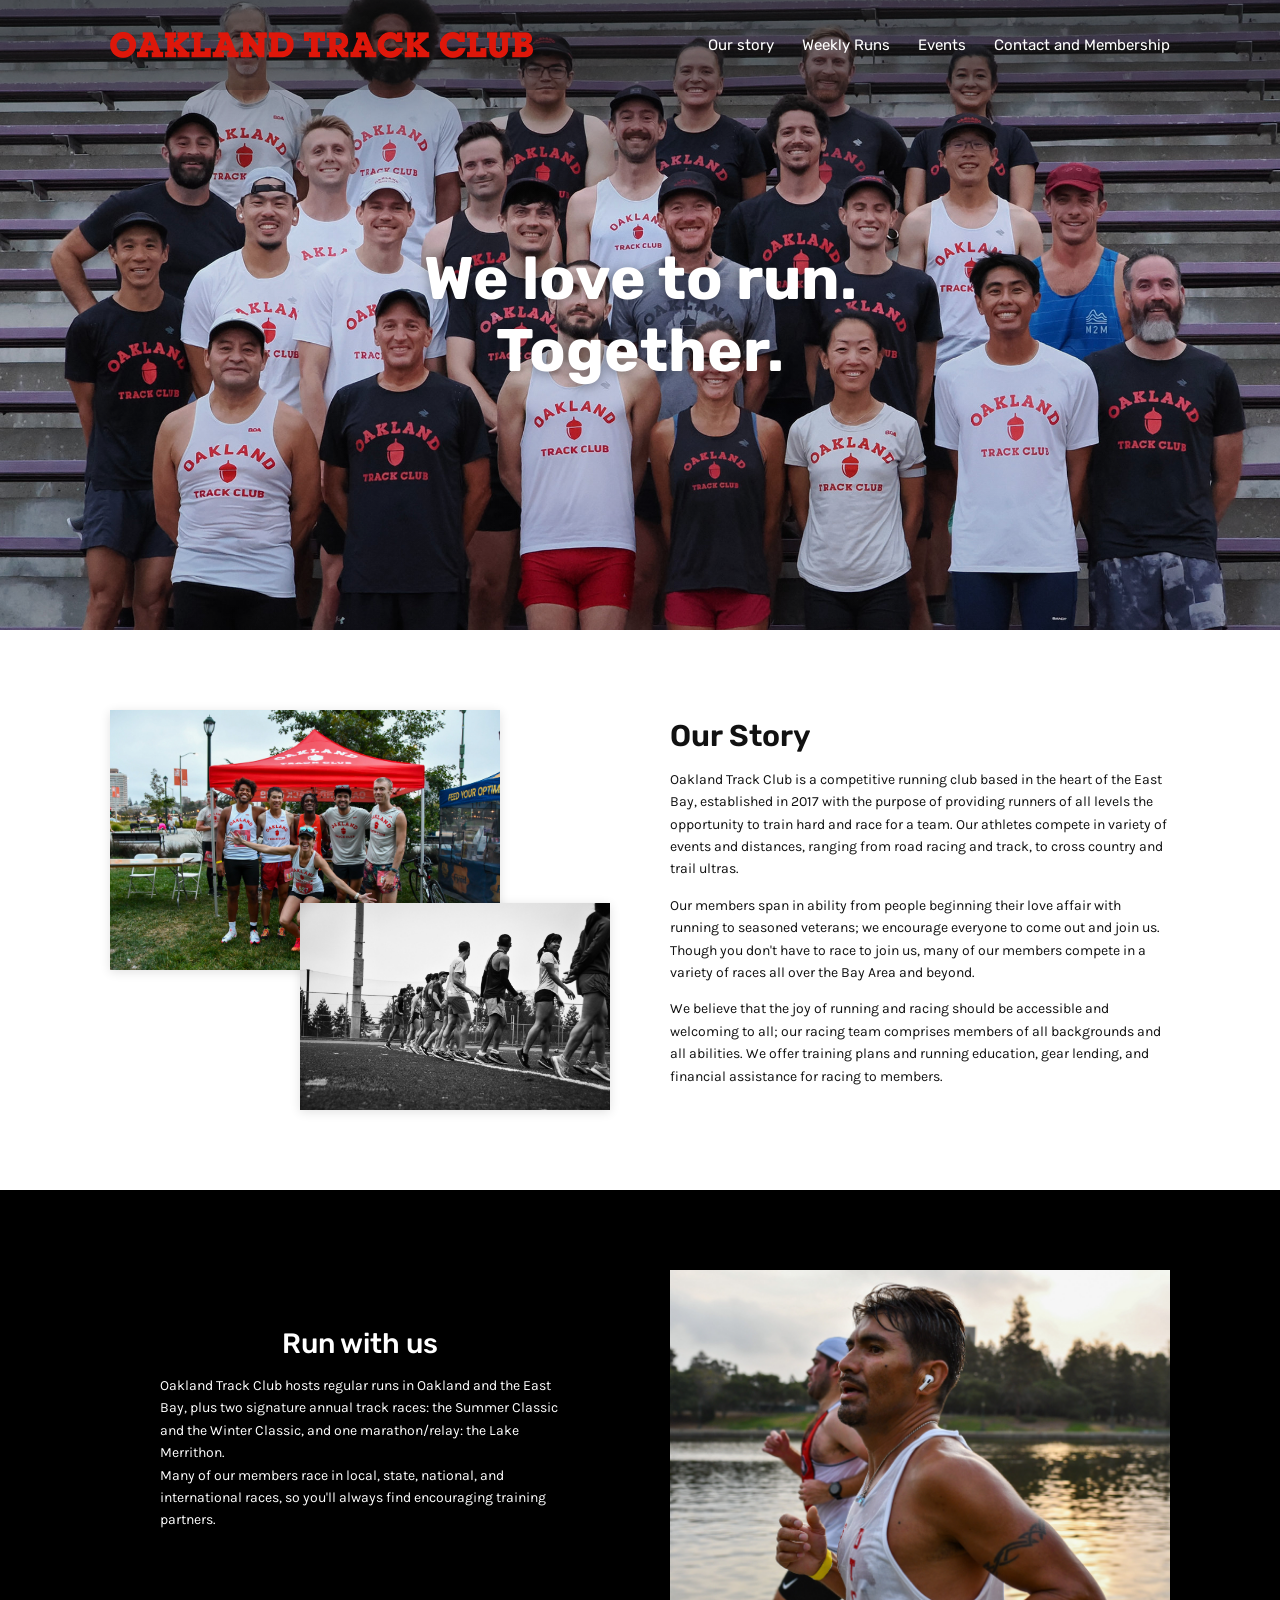
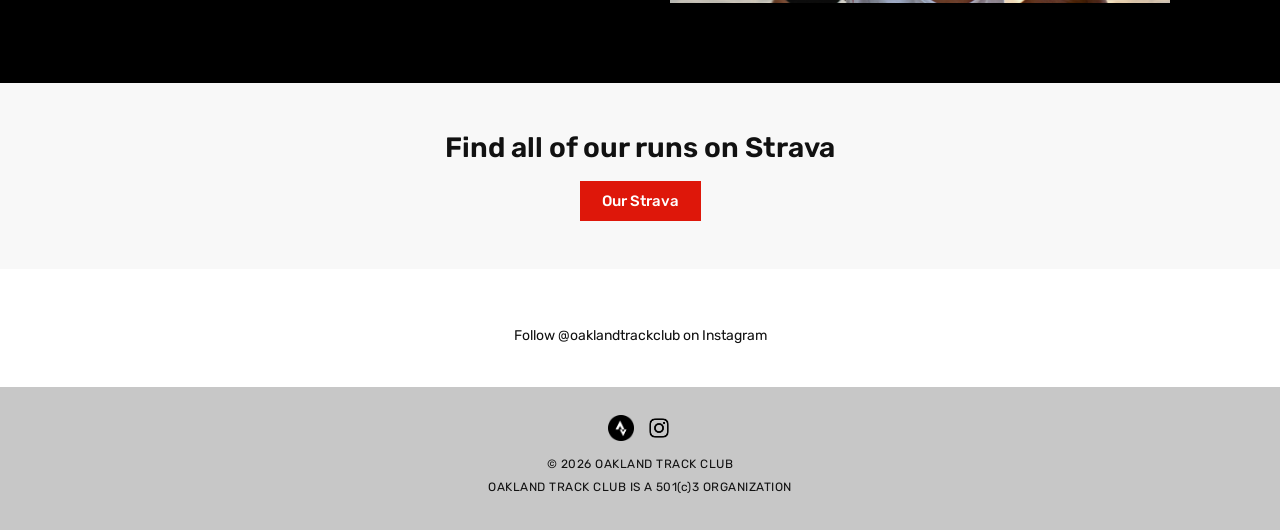
==== about/index.html @ 6722d7dc "Static rebuild of oaklandtrackclub.org migrated from Wix Plain HTML/CSS/JS site with no build step, " ====
<!DOCTYPE html>
<html lang="en">
<head>
  <meta charset="utf-8">
  <meta name="viewport" content="width=device-width, initial-scale=1">
  <title>About | Oakland Track Club</title>
  <meta name="description" content="We believe that the joy of running and racing should be accessible and welcoming to all; our racing team comprises members of all backgrounds and all abilities.">
  <link rel="canonical" href="https://www.oaklandtrackclub.org/about/">
  <meta property="og:type" content="website">
  <meta property="og:site_name" content="Oakland Track Club">
  <meta property="og:title" content="About | Oakland Track Club">
  <meta property="og:description" content="We believe that the joy of running and racing should be accessible and welcoming to all; our racing team comprises members of all backgrounds and all abilities.">
  <meta property="og:url" content="https://www.oaklandtrackclub.org/about/">
  <meta property="og:image" content="https://www.oaklandtrackclub.org/images/about-hero.jpg">
  <meta name="twitter:card" content="summary_large_image">
  <link rel="icon" type="image/png" href="../images/favicon.png">
  <link rel="preconnect" href="https://fonts.googleapis.com">
  <link rel="preconnect" href="https://fonts.gstatic.com" crossorigin>
  <link href="https://fonts.googleapis.com/css2?family=Karla:wght@400;500;700&family=Rubik:wght@400;500;600;700;900&display=swap" rel="stylesheet">
  <link rel="stylesheet" href="../css/style.css">
</head>
<body>
  <a class="skip-link" href="#main">Skip to main content</a>

  <header class="site-header site-header--overlay">
    <div class="container site-header__inner">
      <a class="site-logo" href="../" aria-label="Oakland Track Club home">
        <img src="../images/logo.png" alt="Oakland Track Club" width="1568" height="97">
      </a>
      <button class="nav-toggle" type="button" aria-controls="site-nav" aria-expanded="false" aria-label="Menu">
        <svg width="28" height="28" viewBox="0 0 24 24" fill="none" stroke="currentColor" stroke-width="2" aria-hidden="true"><path d="M3 6h18M3 12h18M3 18h18"/></svg>
      </button>
      <nav class="site-nav" id="site-nav" aria-label="Main">
      <ul>
        <li><a href="../about/" aria-current="page">Our story</a></li>
        <li><a href="../weekly-runs/">Weekly Runs</a></li>
        <li><a href="../otc-events/">Events</a></li>
        <li><a href="../membership/">Contact and Membership</a></li>
      </ul>
      </nav>
    </div>
  </header>

  <main id="main">
    <section class="hero">
      <img src="../images/about-hero.jpg" alt="Oakland Track Club members in team shirts posing in the bleachers">
      <h1 class="hero__title">We love to run.<br>Together.</h1>
    </section>

    <section class="section">
      <div class="container two-col">
        <div class="collage">
          <img class="collage__a" src="../images/about-pacers.jpg" alt="Oakland Track Club pacers at Oakland Running Festival" loading="lazy">
          <img class="collage__b" src="../images/about-drills.jpg" alt="Oakland Track Club workout drills at Piedmont High" loading="lazy" style="filter: grayscale(1);">
        </div>
        <div class="small">
          <h2 style="font-size: 30px;">Our Story</h2>
          <p>Oakland Track Club is a competitive running club based in the heart of the East Bay, established in 2017 with the purpose of providing runners of all levels the opportunity to train hard and race for a team. Our athletes compete in variety of events and distances, ranging from road racing and track, to cross country and trail ultras.</p>
          <p>Our members span in ability from people beginning their love affair with running to seasoned veterans; we encourage everyone to come out and join us. Though you don't have to race to join us, many of our members compete in a variety of races all over the Bay Area and beyond.</p>
          <p>We believe that the joy of running and racing should be accessible and welcoming to all; our racing team comprises members of all backgrounds and all abilities. We offer training plans and running education, gear lending, and financial assistance for racing to members.</p>
        </div>
      </div>
    </section>

    <section class="section section--black">
      <div class="container two-col">
        <div class="small" style="max-width: 400px; margin: 0 auto;">
          <h2 class="text-center" style="font-size: 28px; font-weight: 500;">Run with us</h2>
          <p>Oakland Track Club hosts regular runs in Oakland and the East Bay, plus two signature annual track races: the Summer Classic and the Winter Classic, and one marathon/relay: the Lake Merrithon.<br>
          Many of our members race in local, state, national, and international races, so you'll always find encouraging training partners.</p>
        </div>
        <img src="../images/about-half-marathon.jpg" alt="Oakland Track Club racing at Oakland Half Marathon" loading="lazy">
      </div>
    </section>

    <section class="section section--light section--tight cta-band">
      <div class="container">
        <h2>Find all of our runs on Strava</h2>
        <a class="btn" href="https://www.strava.com/clubs/oakland-track-club-326878" target="_blank" rel="noopener">Our Strava</a>
      </div>
    </section>
  </main>

  <footer class="site-footer">
    <!-- Instagram feed: posts load from the feed URL set at the top of js/main.js -->
    <section class="ig-feed" aria-label="Latest from Instagram" hidden>
      <div class="ig-feed__track"></div>
      <button type="button" class="ig-feed__arrow ig-feed__arrow--prev" aria-label="Previous posts">&#8249;</button>
      <button type="button" class="ig-feed__arrow ig-feed__arrow--next" aria-label="Next posts">&#8250;</button>
      <p class="ig-feed__follow"><a href="https://www.instagram.com/oaklandtrackclub" target="_blank" rel="noopener">Follow @oaklandtrackclub on Instagram</a></p>
    </section>

    <div class="site-footer__bar">
      <div class="social">
        <a href="https://www.strava.com/clubs/oakland-track-club-326878" target="_blank" rel="noopener"><img src="../images/icon-strava.png" alt="Oakland Track Club on Strava"></a>
        <a href="https://www.instagram.com/oaklandtrackclub" target="_blank" rel="noopener"><img src="../images/icon-instagram.png" alt="Oakland Track Club on Instagram"></a>
      </div>
      <p>&copy; <span class="js-year">2026</span> OAKLAND TRACK CLUB</p>
      <p>OAKLAND TRACK CLUB IS A 501(c)3 ORGANIZATION</p>
    </div>
  </footer>

  <script src="../js/main.js"></script>
  <script>document.querySelectorAll(".js-year").forEach(function (el) { el.textContent = new Date().getFullYear(); });</script>
</body>
</html>
---- css/style.css ----
/* ==========================================================================
   Oakland Track Club — site styles
   Edit the variables below to change colors/fonts site-wide.
   ========================================================================== */

:root {
  --red: #de170a;
  --red-dark: #b31207;
  --black: #000;
  --white: #fff;
  --text: #111;
  --muted: #555;
  --gray-header: #c7c7c7;
  --gray-card: #ebe9e9;
  --gray-light: #f8f8f8;
  --font-heading: "Rubik", "Helvetica Neue", Arial, sans-serif;
  --font-body: "Karla", "Helvetica Neue", Arial, sans-serif;
  --max: 1100px;
  --gutter: 20px;
  --header-h: 90px;
}

*,
*::before,
*::after { box-sizing: border-box; }

html { -webkit-text-size-adjust: 100%; scroll-behavior: smooth; }

body {
  margin: 0;
  font-family: var(--font-body);
  font-size: 16px;
  line-height: 1.6;
  color: var(--text);
  background: var(--white);
}

img { max-width: 100%; height: auto; display: block; }

a { color: inherit; }

h1, h2, h3, h4 {
  font-family: var(--font-heading);
  font-weight: 600;
  line-height: 1.2;
  margin: 0 0 0.5em;
}

p { margin: 0 0 1em; }

.container {
  width: 100%;
  max-width: var(--max);
  margin: 0 auto;
  padding: 0 var(--gutter);
}

.skip-link {
  position: absolute;
  left: -9999px;
  top: 0;
  background: var(--white);
  padding: 8px 12px;
  z-index: 1000;
}
.skip-link:focus { left: 8px; top: 8px; }

/* ---------- Buttons ---------- */
.btn {
  display: inline-block;
  background: var(--red);
  color: var(--white);
  font-family: var(--font-heading);
  font-weight: 500;
  font-size: 15px;
  text-decoration: none;
  padding: 8px 22px;
  border: 0;
  cursor: pointer;
  transition: background-color 0.15s ease;
}
.btn:hover,
.btn:focus-visible { background: var(--red-dark); }
.btn--italic { font-style: italic; letter-spacing: 0.08em; font-family: var(--font-body); font-size: 14px; }
.btn[aria-disabled="true"] { cursor: default; }

/* ---------- Header / Nav ---------- */
/* Fixed, semi-transparent bar. js/main.js adds .is-hidden when scrolling down
   and removes it when scrolling up. */
.site-header {
  position: fixed;
  top: 0; left: 0; right: 0;
  z-index: 50;
  background: rgba(35, 35, 35, 0.24);
  transition: transform 0.35s ease;
  will-change: transform;
}
.site-header.is-hidden { transform: translateY(-100%); }
@media (prefers-reduced-motion: reduce) {
  .site-header { transition: none; }
}
/* Pages without a full-bleed hero start below the header instead of under it */
.site-header:not(.site-header--overlay) ~ main { padding-top: var(--header-h); }

.site-header__inner {
  display: flex;
  align-items: center;
  justify-content: space-between;
  gap: 24px;
  min-height: var(--header-h);
}
.site-logo img { width: 423px; max-width: 60vw; }

.site-nav ul {
  list-style: none;
  margin: 0;
  padding: 0;
  display: flex;
  gap: 28px;
}
.site-nav a {
  font-family: var(--font-heading);
  font-size: 15px;
  color: var(--white);
  text-decoration: none;
  padding: 4px 0;
  transition: color 0.4s ease;
}
.site-nav a:hover,
.site-nav a:focus-visible { color: var(--red); }

.nav-toggle {
  display: none;
  background: none;
  border: 0;
  color: var(--white);
  cursor: pointer;
  padding: 8px;
}
.nav-toggle svg { display: block; }

@media (max-width: 860px) {
  .nav-toggle { display: block; }
  .site-nav {
    display: none;
    position: absolute;
    top: 100%; left: 0; right: 0;
    background: rgba(0, 0, 0, 0.88);
    padding: 12px var(--gutter) 20px;
  }
  .site-nav.is-open { display: block; }
  .site-nav ul { flex-direction: column; gap: 4px; }
  .site-nav a { display: block; padding: 10px 0; font-size: 18px; }
}

/* ---------- Hero ---------- */
.hero {
  position: relative;
  min-height: 560px;
  height: 70vh;
  max-height: 760px;
  display: flex;
  align-items: center;
  justify-content: center;
  color: var(--white);
  text-align: center;
  overflow: hidden;
  background: #333;
}
.hero img {
  position: absolute;
  inset: 0;
  width: 100%;
  height: 100%;
  object-fit: cover;
}
.hero::after {
  content: "";
  position: absolute;
  inset: 0;
  background: linear-gradient(to bottom, rgba(0,0,0,0.45), rgba(0,0,0,0.05) 35%, rgba(0,0,0,0.15));
}
.hero__title {
  position: relative;
  z-index: 1;
  font-size: clamp(36px, 6vw, 60px);
  font-weight: 700;
  margin: 0;
  text-shadow: 0 2px 12px rgba(0,0,0,0.4);
}

/* ---------- Generic sections ---------- */
.section { padding: 80px 0; }
.section--light { background: var(--gray-light); }
.section--black { background: var(--black); color: var(--white); }
.section--tight { padding: 48px 0; }
.text-center { text-align: center; }
.small { font-size: 14px; }

.two-col {
  display: grid;
  grid-template-columns: 1fr 1fr;
  gap: 60px;
  align-items: center;
}
@media (max-width: 760px) {
  .two-col { grid-template-columns: 1fr; gap: 36px; }
  .section { padding: 56px 0; }
}

/* Overlapping two-photo collage */
.collage { position: relative; padding-bottom: 28%; }
.collage img { box-shadow: 0 2px 10px rgba(0,0,0,0.12); }
.collage__a { width: 78%; }
.collage__b {
  position: absolute;
  width: 62%;
  right: 0;
  bottom: 0;
  border: 0;
}
.collage--right .collage__a { margin-left: auto; }
.collage--right .collage__b { right: auto; left: 0; }

.cta-band { text-align: center; }
.cta-band h2 { font-size: 28px; margin-bottom: 16px; }

/* ---------- Home ---------- */
.intro p { font-size: 18px; max-width: 420px; }

.join h2 { font-size: 32px; font-weight: 700; }
.join p { max-width: 380px; font-size: 15px; }
.join .btn-row { display: flex; flex-wrap: wrap; gap: 16px; margin-top: 32px; }

.gallery {
  display: grid;
  grid-template-columns: repeat(4, 1fr);
  gap: 8px;
}
.gallery button {
  padding: 0;
  border: 0;
  background: none;
  cursor: zoom-in;
  aspect-ratio: 1 / 1.05;
  overflow: hidden;
}
.gallery img {
  width: 100%;
  height: 100%;
  object-fit: cover;
  transition: transform 0.3s ease;
}
.gallery button:hover img { transform: scale(1.04); }
@media (max-width: 500px) { .gallery { grid-template-columns: repeat(3, 1fr); } }

.lightbox {
  border: 0;
  padding: 0;
  background: transparent;
  max-width: 92vw;
  max-height: 92vh;
}
.lightbox::backdrop { background: rgba(0,0,0,0.88); }
.lightbox img { max-width: 92vw; max-height: 86vh; width: auto; margin: 0 auto; }
.lightbox__close {
  position: fixed;
  top: 16px; right: 20px;
  background: none;
  border: 0;
  color: #fff;
  font-size: 36px;
  line-height: 1;
  cursor: pointer;
}
.lightbox__nav {
  position: fixed;
  top: 50%;
  transform: translateY(-50%);
  background: rgba(0,0,0,0.4);
  border: 0;
  color: #fff;
  font-size: 32px;
  width: 48px; height: 64px;
  cursor: pointer;
}
.lightbox__nav--prev { left: 12px; }
.lightbox__nav--next { right: 12px; }

.quote {
  position: relative;
  color: var(--white);
  text-align: center;
  padding: 110px 0;
  background: #222;
  overflow: hidden;
}
.quote > img {
  position: absolute;
  inset: 0;
  width: 100%;
  height: 100%;
  object-fit: cover;
  opacity: 0.45;
}
.quote blockquote {
  position: relative;
  margin: 0 auto;
  max-width: 540px;
  font-size: 17px;
}
.quote blockquote::before,
.quote blockquote::after {
  display: block;
  font-family: var(--font-heading);
  font-weight: 900;
  font-size: 110px;
  line-height: 0.6;
  height: 52px;
}
.quote blockquote::before { content: "\201C"; margin-bottom: 24px; }
.quote blockquote::after { content: "\201D"; margin-top: 40px; }
.quote cite { display: block; font-style: normal; margin-top: 8px; }

.partners {
  display: grid;
  grid-template-columns: 1fr 1fr 1fr;
  border-top: 2px solid var(--black);
  border-bottom: 2px solid var(--black);
}
.partners > * {
  display: flex;
  align-items: center;
  justify-content: center;
  padding: 32px 24px;
  min-height: 200px;
}
.partners > * + * { border-left: 2px solid var(--black); }
.partners h2 {
  font-size: 26px;
  font-weight: 700;
  margin: 0;
  background: linear-gradient(transparent 62%, var(--red) 62%, var(--red) 88%, transparent 88%);
  padding-right: 40px;
}
.partners img { max-height: 140px; width: auto; }
@media (max-width: 700px) {
  .partners { grid-template-columns: 1fr; }
  .partners > * + * { border-left: 0; border-top: 2px solid var(--black); }
  .partners > * { min-height: 0; }
}

/* ---------- Weekly runs ---------- */
.runs-layout {
  display: grid;
  grid-template-columns: 1fr 1.4fr;
  gap: 40px;
}
.runs-layout > h1 { font-size: clamp(40px, 5vw, 56px); font-weight: 600; }
.run { margin-bottom: 64px; }
.run:last-child { margin-bottom: 0; }
.run h2 {
  color: var(--red);
  font-size: 22px;
  font-weight: 500;
  line-height: 1.4;
  margin-bottom: 18px;
}
.run h2 span { display: block; }
.run p { font-size: 15px; line-height: 2; margin: 0; }
.run .note { font-weight: 700; }
@media (max-width: 760px) {
  .runs-layout { grid-template-columns: 1fr; }
}

/* ---------- Events ---------- */
.page-title {
  text-align: center;
  font-size: clamp(36px, 5vw, 52px);
  font-weight: 600;
  margin-bottom: 8px;
}
.page-title::after {
  content: "";
  display: block;
  width: 30px;
  height: 2px;
  background: var(--black);
  margin: 18px auto 0;
}
.events {
  display: grid;
  grid-template-columns: repeat(2, 1fr);
  gap: 60px 60px;
  align-items: start;
  margin-top: 56px;
}
.event {
  background: var(--gray-card);
  padding: 32px;
}
.event__img {
  aspect-ratio: 4 / 3.1;
  display: flex;
  align-items: center;
  justify-content: center;
  margin-bottom: 36px;
}
.event__img img { max-height: 100%; width: 100%; object-fit: contain; }
.event__date { margin: 0 0 2px; }
.event h2 { font-size: 20px; margin-bottom: 12px; }
.event p { font-size: 15px; }
.event .btn { display: table; margin: 24px auto 0; }
@media (max-width: 760px) {
  .events { grid-template-columns: 1fr; gap: 32px; }
  .event { padding: 22px; }
}

/* ---------- Membership ---------- */
.keep-in-touch h1 { font-size: 34px; font-weight: 700; }
.keep-in-touch p { font-size: 17px; }

.dues h2 { text-align: center; font-size: 28px; font-weight: 700; margin-bottom: 36px; }
.benefits {
  display: grid;
  grid-template-columns: repeat(3, 1fr);
  gap: 10px;
}
.benefit {
  position: relative;
  min-height: 430px;
  padding: 36px 16px;
  display: flex;
  justify-content: center;
  overflow: hidden;
}
.benefit > img {
  position: absolute;
  inset: 0;
  width: 100%;
  height: 100%;
  object-fit: cover;
  filter: grayscale(1);
}
.benefit__card {
  position: relative;
  background: var(--white);
  color: var(--text);
  text-align: center;
  padding: 28px 18px;
  width: 100%;
  max-width: 300px;
  align-self: flex-start;
  min-height: 82%;
}
.benefit__card h3 { font-size: 22px; font-weight: 500; }
.benefit__card p { font-size: 14px; margin: 0; }
.dues__footnote { max-width: 520px; margin: 28px auto 0; text-align: center; font-size: 14px; }
@media (max-width: 900px) { .benefits { grid-template-columns: repeat(2, 1fr); } }
@media (max-width: 560px) {
  .benefits { grid-template-columns: 1fr; }
  .benefit { min-height: 0; }
}

.sliding-scale { text-align: center; max-width: 620px; margin: 0 auto; font-size: 18px; }
.sliding-scale h2 { font-size: 28px; font-weight: 600; }

/* ---------- Contact ---------- */
.contact h1 { font-size: 40px; font-weight: 700; }
.contact p { font-size: 18px; }

/* ---------- Footer ---------- */
.ig-feed {
  position: relative;
  max-width: var(--max);
  margin: 0 auto;
  padding: 40px 56px;
}
.ig-feed[hidden] { display: none; }
.ig-feed__track {
  display: grid;
  grid-auto-flow: column;
  grid-auto-columns: calc((100% - 4 * 12px) / 5);
  gap: 12px;
  overflow-x: auto;
  scroll-snap-type: x mandatory;
  scroll-behavior: smooth;
  scrollbar-width: none;
}
.ig-feed__track::-webkit-scrollbar { display: none; }
.ig-feed__item {
  position: relative;
  display: block;
  aspect-ratio: 1;
  overflow: hidden;
  scroll-snap-align: start;
  background: var(--gray-card);
}
.ig-feed__item img {
  width: 100%;
  height: 100%;
  object-fit: cover;
  transition: transform 0.3s ease;
}
.ig-feed__item:hover img { transform: scale(1.04); }
.ig-feed__arrow {
  position: absolute;
  top: 50%;
  transform: translateY(-50%);
  width: 40px;
  height: 40px;
  border: 0;
  background: none;
  color: var(--text);
  font-size: 40px;
  line-height: 1;
  cursor: pointer;
}
.ig-feed__arrow--prev { left: 8px; }
.ig-feed__arrow--next { right: 8px; }
.ig-feed__follow {
  text-align: center;
  font-family: var(--font-heading);
  font-size: 14px;
  margin: 16px 0 0;
}
.ig-feed__follow a { text-decoration: none; }
.ig-feed__follow a:hover { color: var(--red); }
@media (max-width: 700px) {
  .ig-feed { padding: 32px var(--gutter); }
  .ig-feed__track { grid-auto-columns: calc((100% - 2 * 8px) / 2.5); gap: 8px; }
  .ig-feed__arrow { display: none; }
}

.site-footer__bar {
  background: var(--gray-header);
  text-align: center;
  font-family: var(--font-heading);
  font-size: 12px;
  letter-spacing: 0.04em;
  padding: 28px var(--gutter);
}
.site-footer__bar p { margin: 0 0 4px; }
.social {
  display: flex;
  justify-content: center;
  gap: 12px;
  margin-bottom: 14px;
}
.social img { width: 26px; height: 26px; }
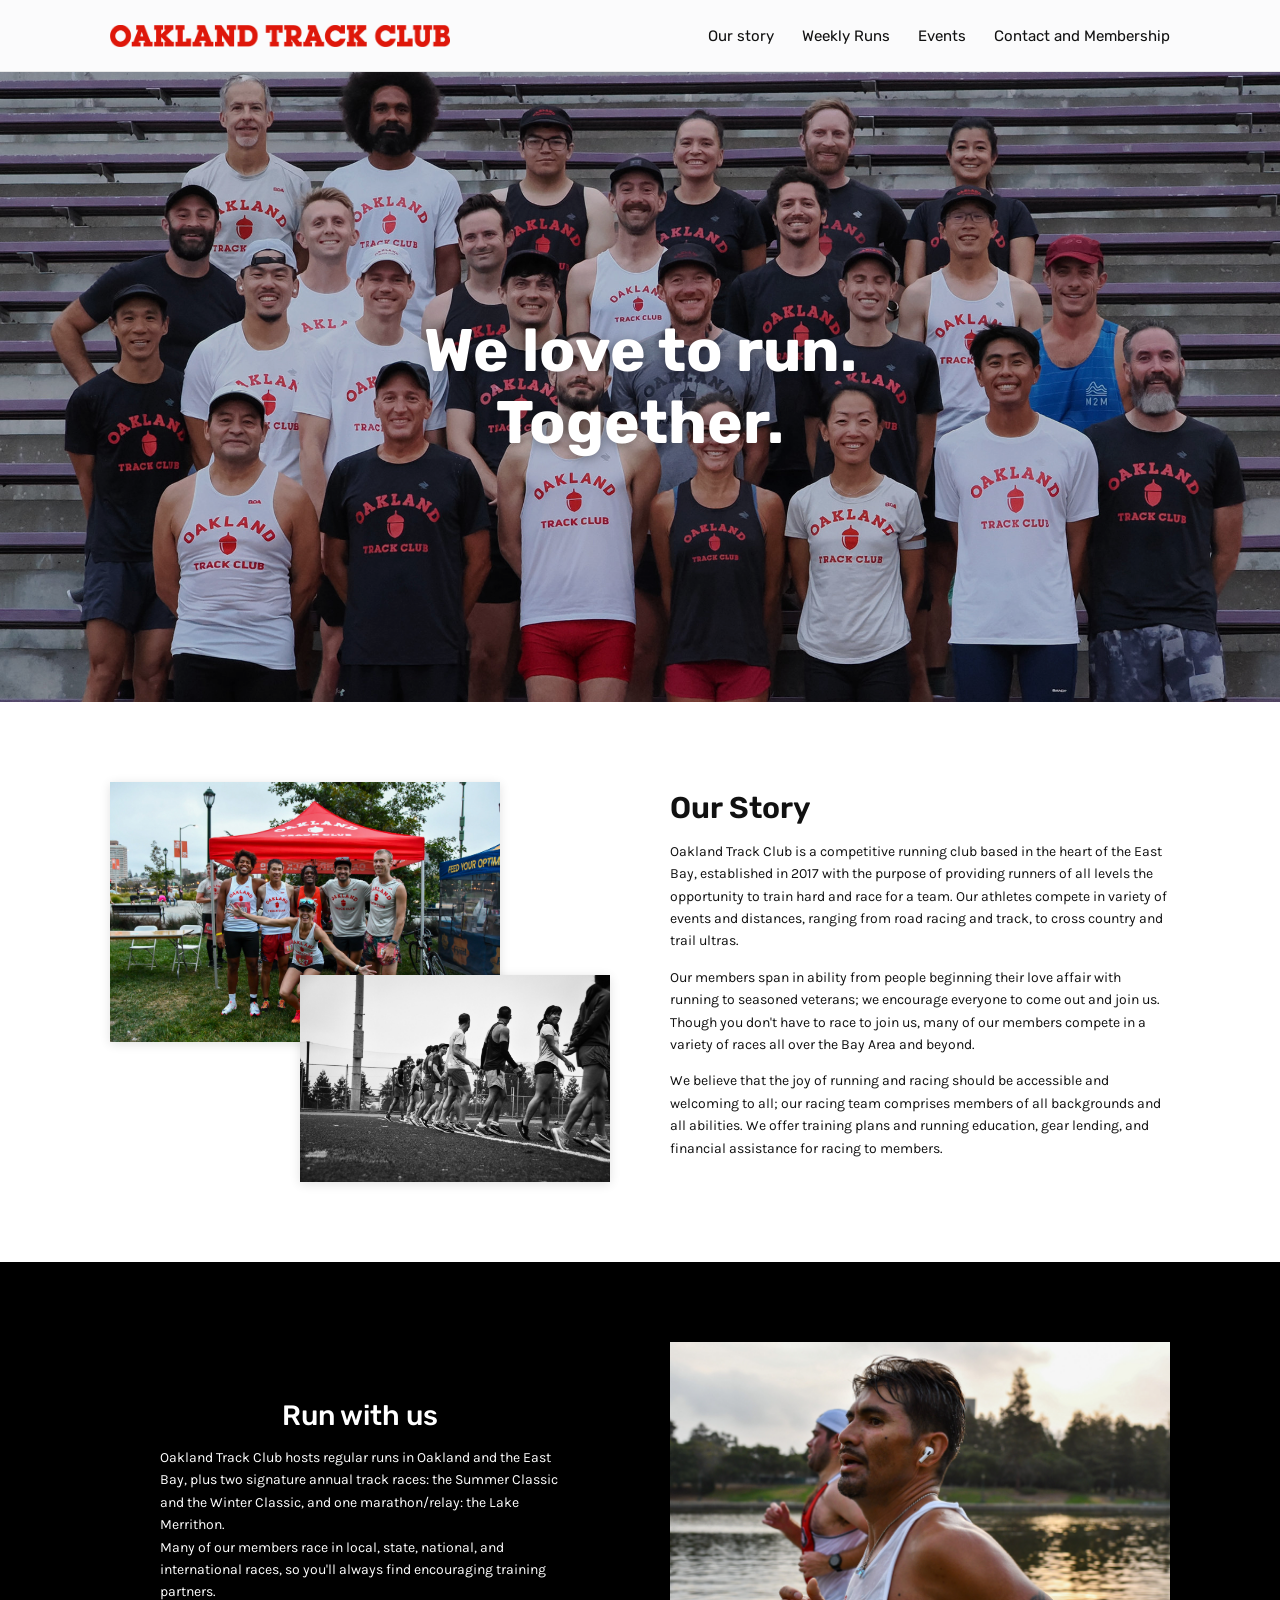
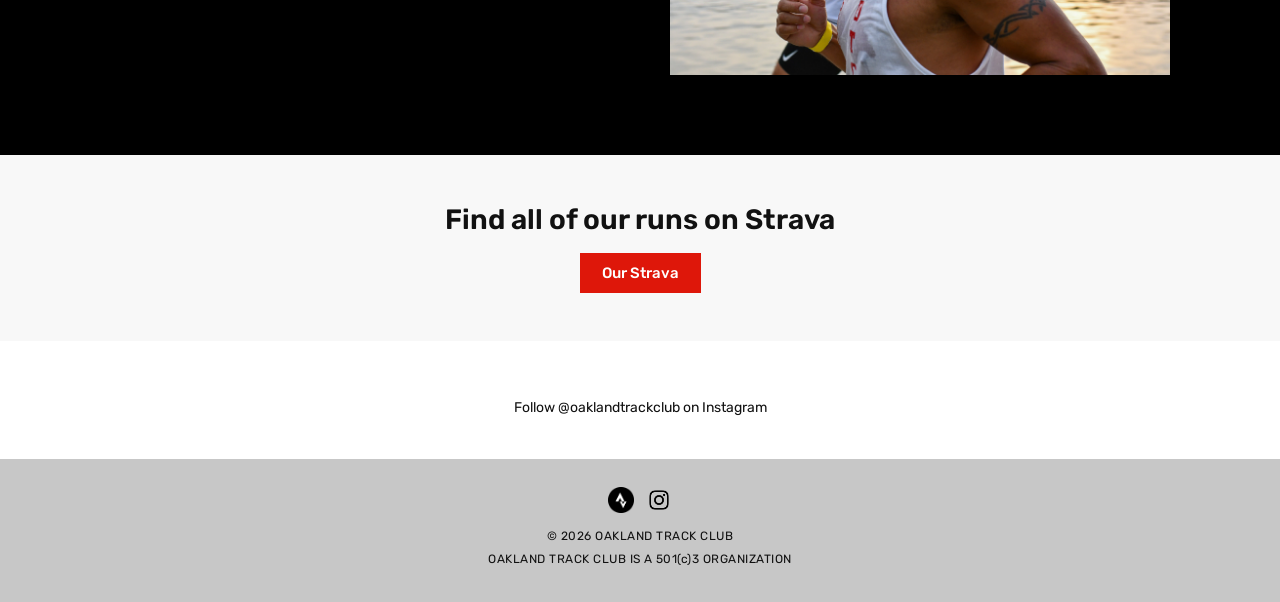
==== commit adc21fd4: "Refine header, mobile menu, and home hero - Frosted white header with dark text; content starts belo" ====
--- a/about/index.html
+++ b/about/index.html
@@ -22,16 +22,19 @@
 <body>
   <a class="skip-link" href="#main">Skip to main content</a>
 
-  <header class="site-header site-header--overlay">
+  <header class="site-header">
     <div class="container site-header__inner">
       <a class="site-logo" href="../" aria-label="Oakland Track Club home">
         <img src="../images/logo.png" alt="Oakland Track Club" width="1568" height="97">
       </a>
-      <button class="nav-toggle" type="button" aria-controls="site-nav" aria-expanded="false" aria-label="Menu">
-        <svg width="28" height="28" viewBox="0 0 24 24" fill="none" stroke="currentColor" stroke-width="2" aria-hidden="true"><path d="M3 6h18M3 12h18M3 18h18"/></svg>
+      <button class="nav-toggle" type="button" aria-controls="site-nav" aria-expanded="false" aria-label="Open navigation menu">
+        <span class="nav-toggle__line"></span>
+        <span class="nav-toggle__line"></span>
+        <span class="nav-toggle__line"></span>
       </button>
       <nav class="site-nav" id="site-nav" aria-label="Main">
       <ul>
+        <li class="nav-home"><a href="../">Home</a></li>
         <li><a href="../about/" aria-current="page">Our story</a></li>
         <li><a href="../weekly-runs/">Weekly Runs</a></li>
         <li><a href="../otc-events/">Events</a></li>
--- a/css/style.css
+++ b/css/style.css
@@ -17,7 +17,7 @@
   --font-body: "Karla", "Helvetica Neue", Arial, sans-serif;
   --max: 1100px;
   --gutter: 20px;
-  --header-h: 90px;
+  --header-h: 72px;
 }
 
 *,
@@ -85,22 +85,33 @@
 .btn[aria-disabled="true"] { cursor: default; }
 
 /* ---------- Header / Nav ---------- */
-/* Fixed, semi-transparent bar. js/main.js adds .is-hidden when scrolling down
-   and removes it when scrolling up. */
+/* Fixed, frosted-glass bar (Apple-style). Page content starts below it.
+   js/main.js adds .is-hidden when scrolling down and removes it when scrolling up. */
 .site-header {
   position: fixed;
   top: 0; left: 0; right: 0;
   z-index: 50;
-  background: rgba(35, 35, 35, 0.24);
   transition: transform 0.35s ease;
-  will-change: transform;
+}
+/* Frosted backdrop. It lives on a pseudo-element because putting
+   backdrop-filter on the header itself would trap the fixed mobile drawer
+   inside the header's box. */
+.site-header::before {
+  content: "";
+  position: absolute;
+  inset: 0;
+  z-index: -1;
+  background: rgba(250, 250, 252, 0.8);
+  -webkit-backdrop-filter: saturate(180%) blur(20px);
+  backdrop-filter: saturate(180%) blur(20px);
+  border-bottom: 1px solid rgba(0, 0, 0, 0.08);
 }
 .site-header.is-hidden { transform: translateY(-100%); }
 @media (prefers-reduced-motion: reduce) {
   .site-header { transition: none; }
 }
-/* Pages without a full-bleed hero start below the header instead of under it */
-.site-header:not(.site-header--overlay) ~ main { padding-top: var(--header-h); }
+/* Content starts below the header so nothing (like the hero photo) is covered */
+.site-header ~ main { padding-top: var(--header-h); }
 
 .site-header__inner {
   display: flex;
@@ -109,7 +120,10 @@
   gap: 24px;
   min-height: var(--header-h);
 }
-.site-logo img { width: 423px; max-width: 60vw; }
+.site-logo { flex: 0 1 auto; min-width: 0; }
+/* Logo scales down on mid-size screens so the menu fits on one line */
+.site-logo img { width: min(340px, 34vw); }
+.site-nav { flex-shrink: 0; }
 
 .site-nav ul {
   list-style: none;
@@ -121,36 +135,136 @@
 .site-nav a {
   font-family: var(--font-heading);
   font-size: 15px;
-  color: var(--white);
+  color: var(--text);
   text-decoration: none;
   padding: 4px 0;
+  white-space: nowrap;
   transition: color 0.4s ease;
+}
+@media (max-width: 1024px) {
+  .site-nav ul { gap: 20px; }
 }
 .site-nav a:hover,
 .site-nav a:focus-visible { color: var(--red); }
 
+/* "Home" only appears in the mobile drawer, matching Wix */
+.site-nav .nav-home { display: none; }
+
+/* ---------- Mobile menu ----------
+   Below 860px the nav becomes a white drawer that slides in from the right,
+   with a dark overlay behind it. js/main.js toggles .is-open / .menu-open. */
 .nav-toggle {
   display: none;
+  position: relative;
+  z-index: 3;
+  width: 30px;
+  height: 28px;
+  padding: 0;
+  margin-right: -2px;
   background: none;
   border: 0;
-  color: var(--white);
   cursor: pointer;
-  padding: 8px;
-}
-.nav-toggle svg { display: block; }
+  -webkit-tap-highlight-color: transparent;
+  touch-action: manipulation;
+}
+.nav-toggle__line {
+  position: absolute;
+  left: 0;
+  width: 100%;
+  height: 2px;
+  border-radius: 2px;
+  background: var(--text);
+  transition: transform 0.25s ease-in-out, opacity 0.25s ease-in-out;
+}
+.nav-toggle__line:nth-child(1) { top: 3px; }
+.nav-toggle__line:nth-child(2) { top: 50%; margin-top: -1px; }
+.nav-toggle__line:nth-child(3) { bottom: 3px; }
+.nav-toggle[aria-expanded="true"] .nav-toggle__line:nth-child(1) { transform: translateY(10px) rotate(45deg); }
+.nav-toggle[aria-expanded="true"] .nav-toggle__line:nth-child(2) { opacity: 0; }
+.nav-toggle[aria-expanded="true"] .nav-toggle__line:nth-child(3) { transform: translateY(-10px) rotate(-45deg); }
+
+.nav-overlay { display: none; }
 
 @media (max-width: 860px) {
+  .site-logo img { width: min(300px, 62vw); }
   .nav-toggle { display: block; }
+
   .site-nav {
-    display: none;
-    position: absolute;
-    top: 100%; left: 0; right: 0;
-    background: rgba(0, 0, 0, 0.88);
-    padding: 12px var(--gutter) 20px;
+    position: fixed;
+    z-index: 2;
+    top: 0;
+    right: 0;
+    width: 80%;
+    max-width: 360px;
+    height: 100vh;
+    height: 100dvh;
+    overflow-y: auto;
+    padding: 22px 32px 40px;
+    background: var(--white);
+    transform: translateX(100%);
+    visibility: hidden;
+    transition: transform 0.45s cubic-bezier(0.22, 1, 0.36, 1), visibility 0s linear 0.45s;
   }
-  .site-nav.is-open { display: block; }
-  .site-nav ul { flex-direction: column; gap: 4px; }
-  .site-nav a { display: block; padding: 10px 0; font-size: 18px; }
+  .site-nav.is-open {
+    transform: translateX(0);
+    visibility: visible;
+    transition: transform 0.45s cubic-bezier(0.22, 1, 0.36, 1), visibility 0s;
+  }
+  .site-nav ul { flex-direction: column; gap: 0; }
+  .site-nav .nav-home { display: block; }
+  .site-nav li {
+    opacity: 0;
+    transform: translateX(24px);
+    transition: opacity 0.3s ease, transform 0.3s ease;
+  }
+  .site-nav.is-open li {
+    opacity: 1;
+    transform: none;
+    transition: opacity 0.4s ease, transform 0.5s cubic-bezier(0.22, 1, 0.36, 1);
+  }
+  .site-nav.is-open li:nth-child(1) { transition-delay: 0.10s; }
+  .site-nav.is-open li:nth-child(2) { transition-delay: 0.15s; }
+  .site-nav.is-open li:nth-child(3) { transition-delay: 0.20s; }
+  .site-nav.is-open li:nth-child(4) { transition-delay: 0.25s; }
+  .site-nav.is-open li:nth-child(5) { transition-delay: 0.30s; }
+  .site-nav a {
+    display: block;
+    padding: 18px 0;
+    font-family: var(--font-body);
+    font-weight: 500;
+    font-size: 22px;
+    line-height: 1.4;
+    white-space: normal;
+    color: var(--black);
+  }
+  .site-nav a[aria-current="page"] { color: var(--red); }
+
+  .nav-overlay {
+    display: block;
+    position: fixed;
+    inset: 0;
+    z-index: 1;
+    background: rgba(0, 0, 0, 0.6);
+    opacity: 0;
+    visibility: hidden;
+    transition: opacity 0.45s ease, visibility 0s linear 0.45s;
+  }
+  .menu-open .nav-overlay {
+    opacity: 1;
+    visibility: visible;
+    transition: opacity 0.45s ease, visibility 0s;
+  }
+  html.menu-open { overflow: hidden; }
+}
+
+@media (max-width: 860px) and (prefers-reduced-motion: reduce) {
+  .site-nav,
+  .site-nav.is-open,
+  .site-nav li,
+  .site-nav.is-open li,
+  .nav-overlay,
+  .menu-open .nav-overlay,
+  .nav-toggle__line { transition: none; }
 }
 
 /* ---------- Hero ---------- */
@@ -174,11 +288,19 @@
   height: 100%;
   object-fit: cover;
 }
-.hero::after {
+/* Full-screen hero (home page): fills the viewport below the header */
+.hero--full {
+  height: calc(100vh - var(--header-h));
+  height: calc(100svh - var(--header-h));
+  min-height: 420px;
+  max-height: none;
+}
+/* Light dim so a hero title stays readable (pages without a title get none) */
+.hero:has(.hero__title)::after {
   content: "";
   position: absolute;
   inset: 0;
-  background: linear-gradient(to bottom, rgba(0,0,0,0.45), rgba(0,0,0,0.05) 35%, rgba(0,0,0,0.15));
+  background: rgba(0, 0, 0, 0.18);
 }
 .hero__title {
   position: relative;
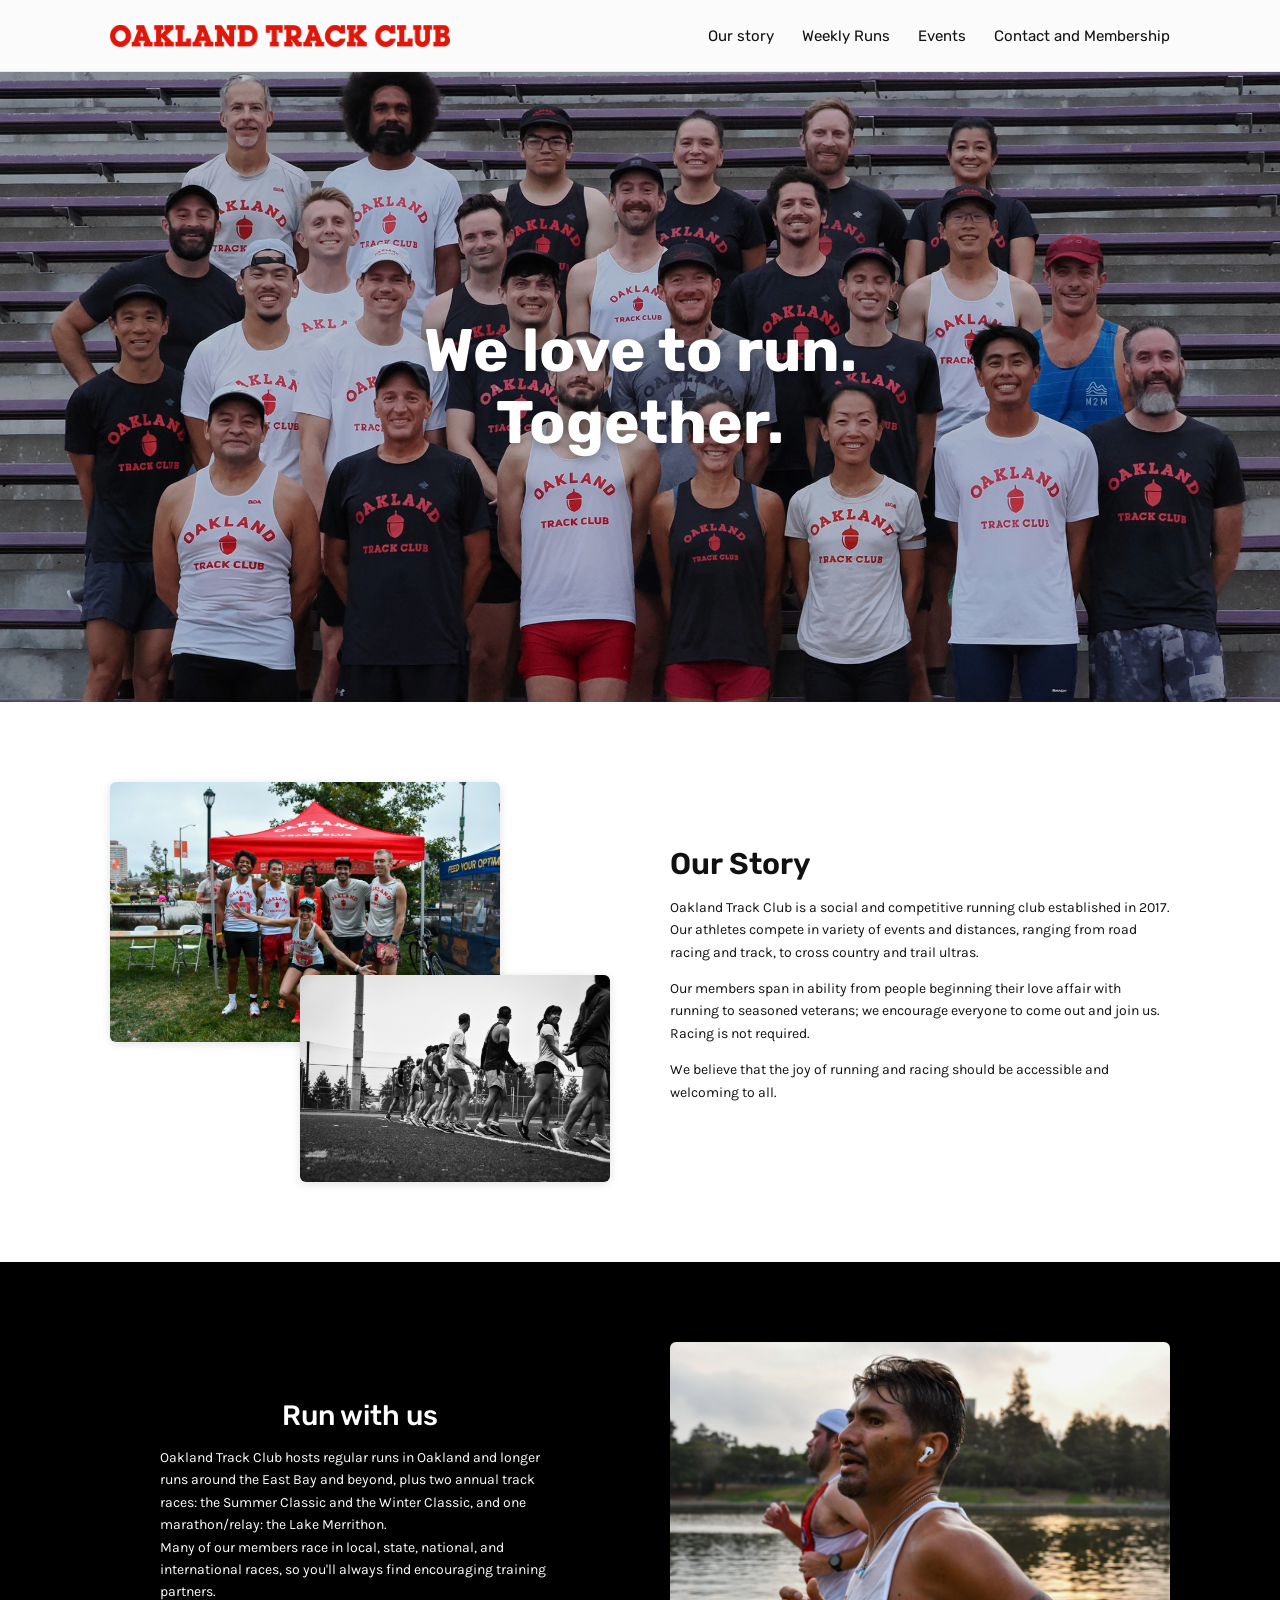
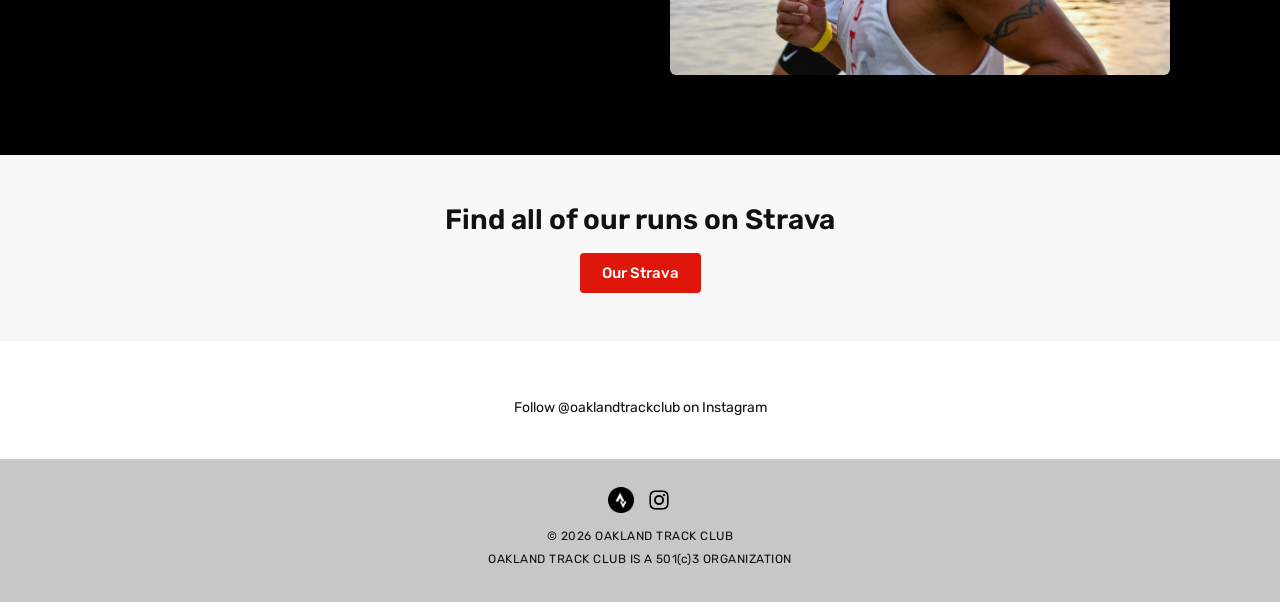
==== commit f43d010e: "Update index.html for the about page Removed redundant and outdated language." ====
--- a/about/index.html
+++ b/about/index.html
@@ -4,12 +4,12 @@
   <meta charset="utf-8">
   <meta name="viewport" content="width=device-width, initial-scale=1">
   <title>About | Oakland Track Club</title>
-  <meta name="description" content="We believe that the joy of running and racing should be accessible and welcoming to all; our racing team comprises members of all backgrounds and all abilities.">
+  <meta name="description" content="An introduction to the Oakland Track Club">
   <link rel="canonical" href="https://www.oaklandtrackclub.org/about/">
   <meta property="og:type" content="website">
   <meta property="og:site_name" content="Oakland Track Club">
   <meta property="og:title" content="About | Oakland Track Club">
-  <meta property="og:description" content="We believe that the joy of running and racing should be accessible and welcoming to all; our racing team comprises members of all backgrounds and all abilities.">
+  <meta property="og:description" content="An introduction to the Oakland Track Club">
   <meta property="og:url" content="https://www.oaklandtrackclub.org/about/">
   <meta property="og:image" content="https://www.oaklandtrackclub.org/images/about-hero.jpg">
   <meta name="twitter:card" content="summary_large_image">
@@ -30,7 +30,7 @@
       <button class="nav-toggle" type="button" aria-controls="site-nav" aria-expanded="false" aria-label="Open navigation menu">
         <span class="nav-toggle__line"></span>
         <span class="nav-toggle__line"></span>
-        <span class="nav-toggle__line"></span>
+        <span class="nav-toggle__line"></span>  
       </button>
       <nav class="site-nav" id="site-nav" aria-label="Main">
       <ul>
@@ -58,9 +58,9 @@
         </div>
         <div class="small">
           <h2 style="font-size: 30px;">Our Story</h2>
-          <p>Oakland Track Club is a competitive running club based in the heart of the East Bay, established in 2017 with the purpose of providing runners of all levels the opportunity to train hard and race for a team. Our athletes compete in variety of events and distances, ranging from road racing and track, to cross country and trail ultras.</p>
-          <p>Our members span in ability from people beginning their love affair with running to seasoned veterans; we encourage everyone to come out and join us. Though you don't have to race to join us, many of our members compete in a variety of races all over the Bay Area and beyond.</p>
-          <p>We believe that the joy of running and racing should be accessible and welcoming to all; our racing team comprises members of all backgrounds and all abilities. We offer training plans and running education, gear lending, and financial assistance for racing to members.</p>
+          <p>Oakland Track Club is a social and competitive running club established in 2017. Our athletes compete in variety of events and distances, ranging from road racing and track, to cross country and trail ultras.</p>
+          <p>Our members span in ability from people beginning their love affair with running to seasoned veterans; we encourage everyone to come out and join us. Racing is not required.</p>
+          <p>We believe that the joy of running and racing should be accessible and welcoming to all.</p>
         </div>
       </div>
     </section>
@@ -69,7 +69,7 @@
       <div class="container two-col">
         <div class="small" style="max-width: 400px; margin: 0 auto;">
           <h2 class="text-center" style="font-size: 28px; font-weight: 500;">Run with us</h2>
-          <p>Oakland Track Club hosts regular runs in Oakland and the East Bay, plus two signature annual track races: the Summer Classic and the Winter Classic, and one marathon/relay: the Lake Merrithon.<br>
+          <p>Oakland Track Club hosts regular runs in Oakland and longer runs around the East Bay and beyond, plus two annual track races: the Summer Classic and the Winter Classic, and one marathon/relay: the Lake Merrithon.<br>
           Many of our members race in local, state, national, and international races, so you'll always find encouraging training partners.</p>
         </div>
         <img src="../images/about-half-marathon.jpg" alt="Oakland Track Club racing at Oakland Half Marathon" loading="lazy">
--- a/css/style.css
+++ b/css/style.css
@@ -18,6 +18,8 @@
   --max: 1100px;
   --gutter: 20px;
   --header-h: 72px;
+  --radius: 6px;     /* photos, cards */
+  --radius-sm: 4px;  /* buttons */
 }
 
 *,
@@ -543,45 +545,33 @@
 .keep-in-touch p { font-size: 17px; }
 
 .dues h2 { text-align: center; font-size: 28px; font-weight: 700; margin-bottom: 36px; }
+/* Each benefit is a card: full-color photo on top, text below */
 .benefits {
   display: grid;
   grid-template-columns: repeat(3, 1fr);
-  gap: 10px;
+  gap: 20px;
 }
 .benefit {
-  position: relative;
-  min-height: 430px;
-  padding: 36px 16px;
   display: flex;
-  justify-content: center;
-  overflow: hidden;
-}
-.benefit > img {
-  position: absolute;
-  inset: 0;
-  width: 100%;
-  height: 100%;
-  object-fit: cover;
-  filter: grayscale(1);
-}
-.benefit__card {
-  position: relative;
+  flex-direction: column;
   background: var(--white);
   color: var(--text);
-  text-align: center;
-  padding: 28px 18px;
+  overflow: hidden;
+}
+.benefit > img {
   width: 100%;
-  max-width: 300px;
-  align-self: flex-start;
-  min-height: 82%;
-}
-.benefit__card h3 { font-size: 22px; font-weight: 500; }
-.benefit__card p { font-size: 14px; margin: 0; }
+  aspect-ratio: 3 / 2;
+  object-fit: cover;
+  transition: transform 0.4s ease;
+}
+.benefit:hover > img { transform: scale(1.03); }
+.benefit__card { padding: 22px 22px 26px; }
+.benefit__card h3 { font-size: 20px; font-weight: 600; margin-bottom: 8px; }
+.benefit__card p { font-size: 15px; line-height: 1.55; margin: 0; color: #333; }
 .dues__footnote { max-width: 520px; margin: 28px auto 0; text-align: center; font-size: 14px; }
 @media (max-width: 900px) { .benefits { grid-template-columns: repeat(2, 1fr); } }
 @media (max-width: 560px) {
   .benefits { grid-template-columns: 1fr; }
-  .benefit { min-height: 0; }
 }
 
 .sliding-scale { text-align: center; max-width: 620px; margin: 0 auto; font-size: 18px; }
@@ -670,3 +660,19 @@
   margin-bottom: 14px;
 }
 .social img { width: 26px; height: 26px; }
+
+/* ---------- Rounded corners ----------
+   Subtle rounding for a softer look. Adjust --radius / --radius-sm at the top.
+   Full-bleed sections (hero, quote, partners) stay square. */
+.btn,
+.skip-link { border-radius: var(--radius-sm); }
+
+.collage img,
+.two-col > img,
+.gallery button,
+.lightbox img,
+.event,
+.event__img img,
+.benefit,
+.ig-feed__item { border-radius: var(--radius); }
+
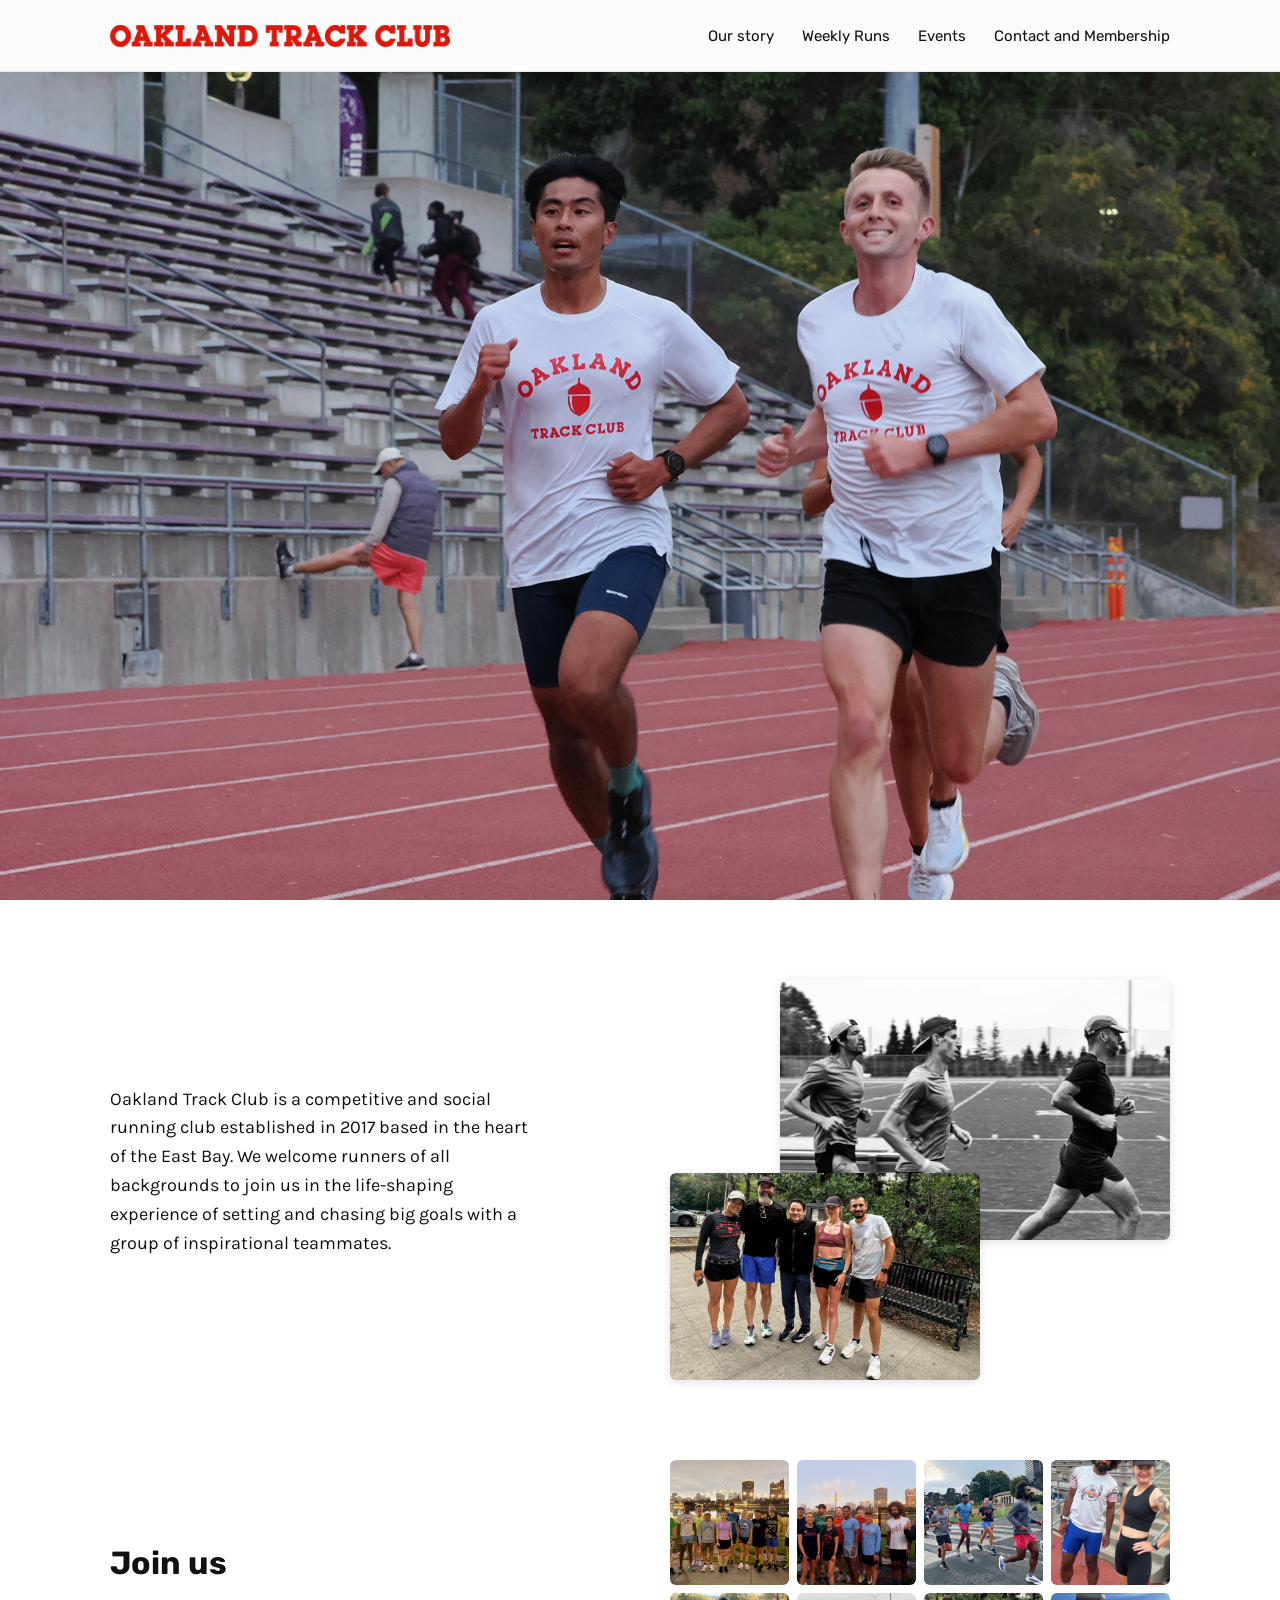
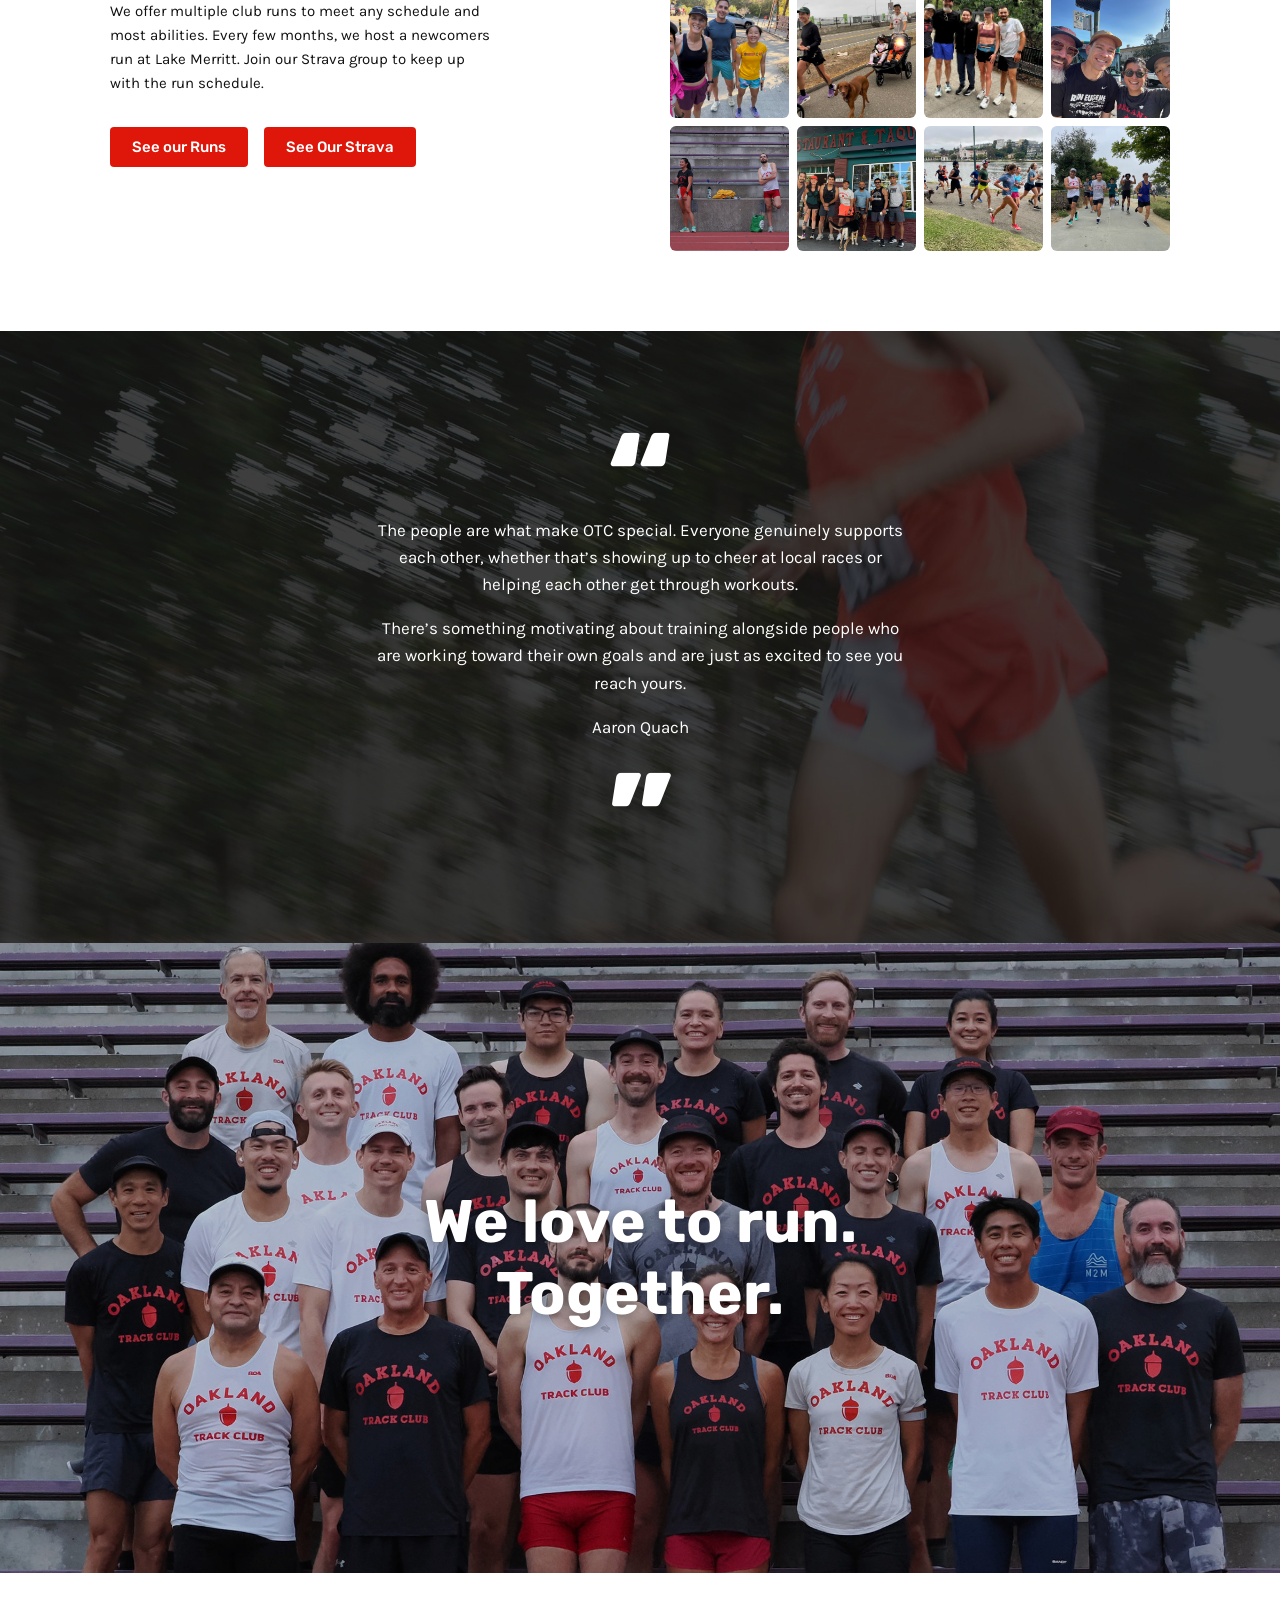
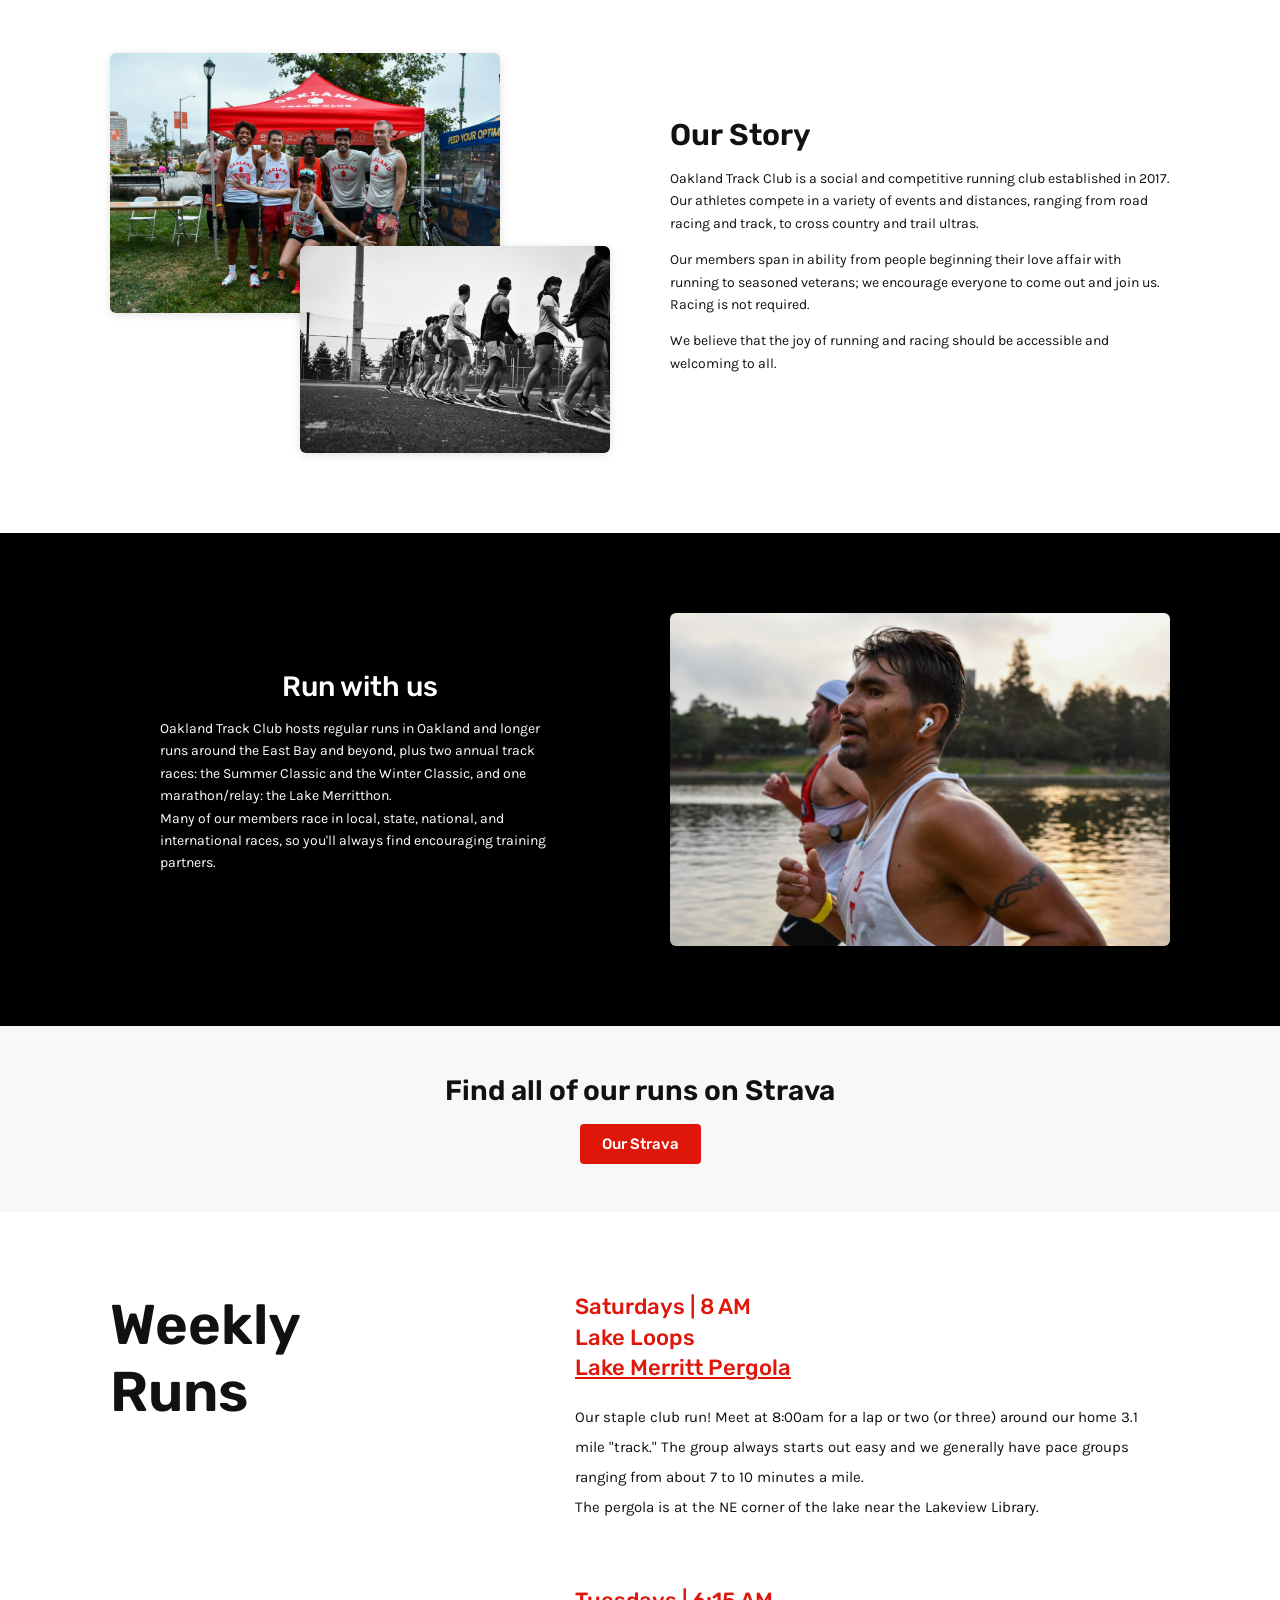
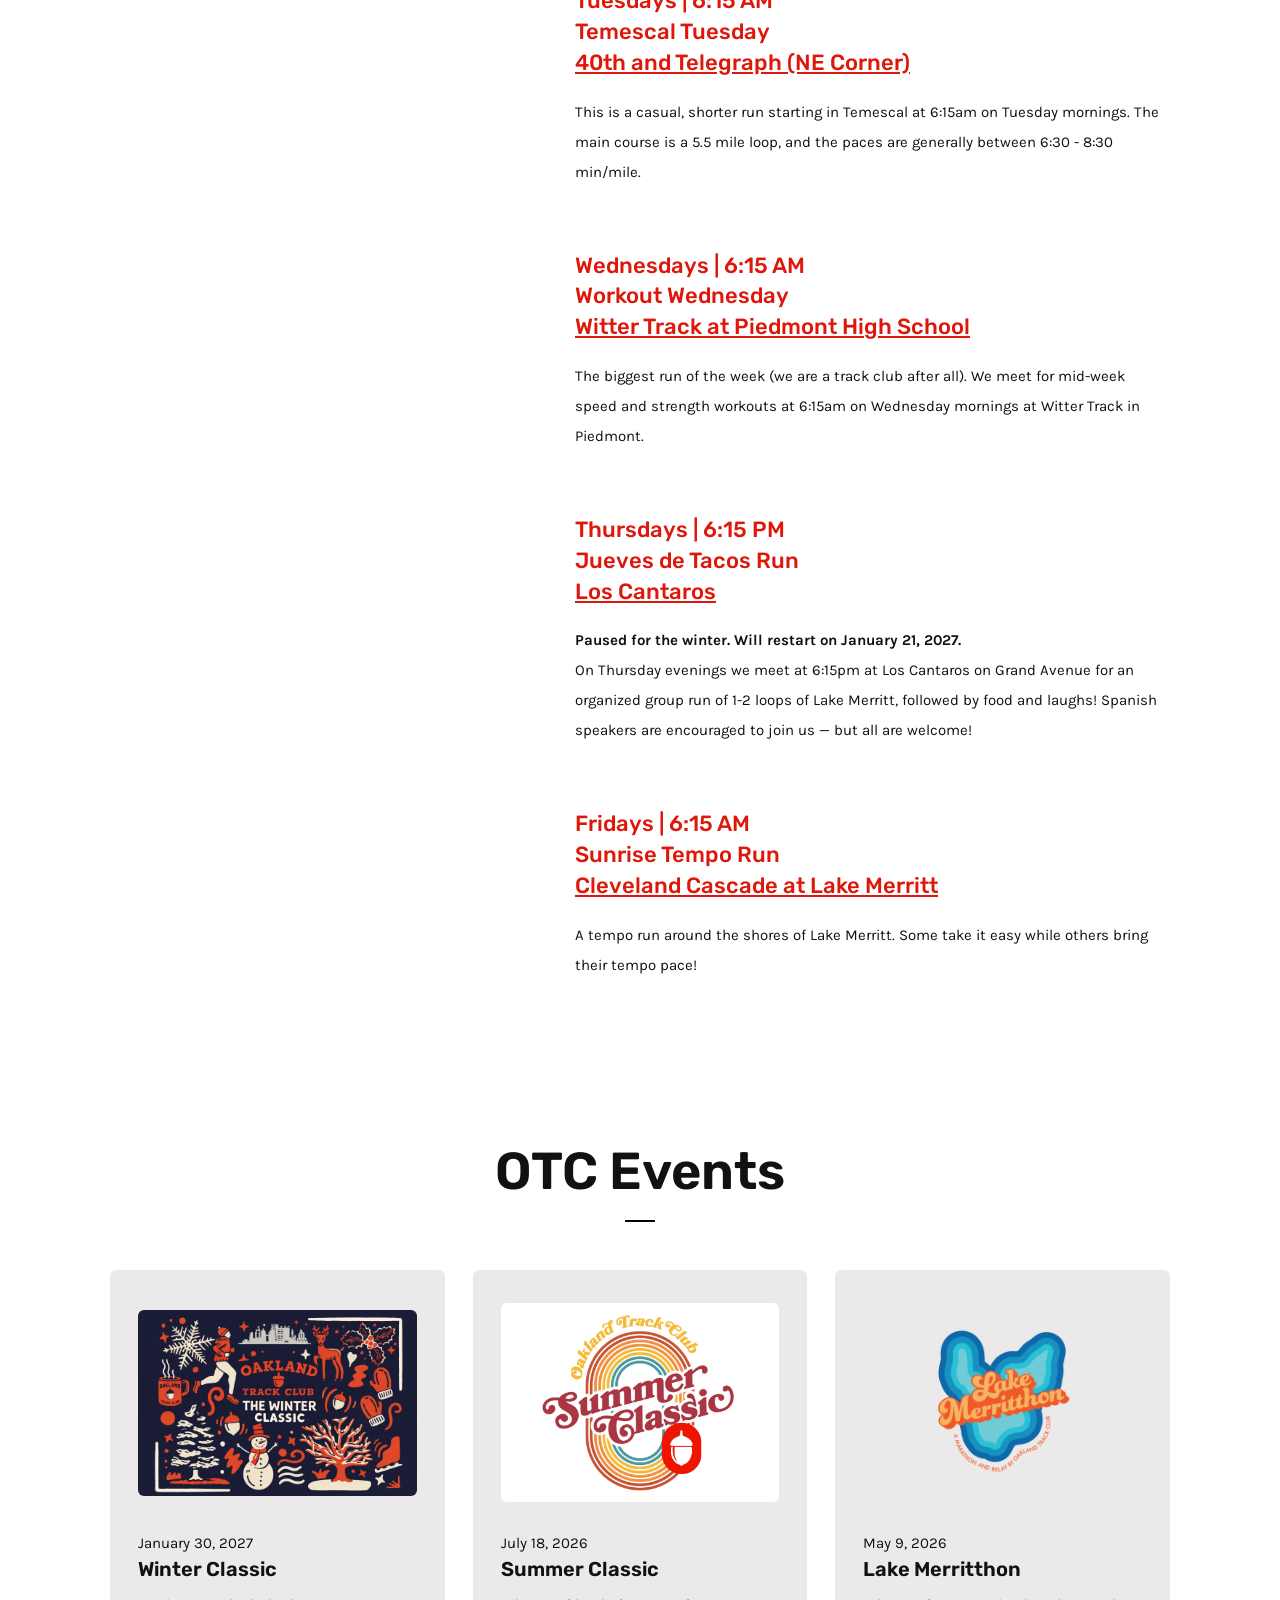
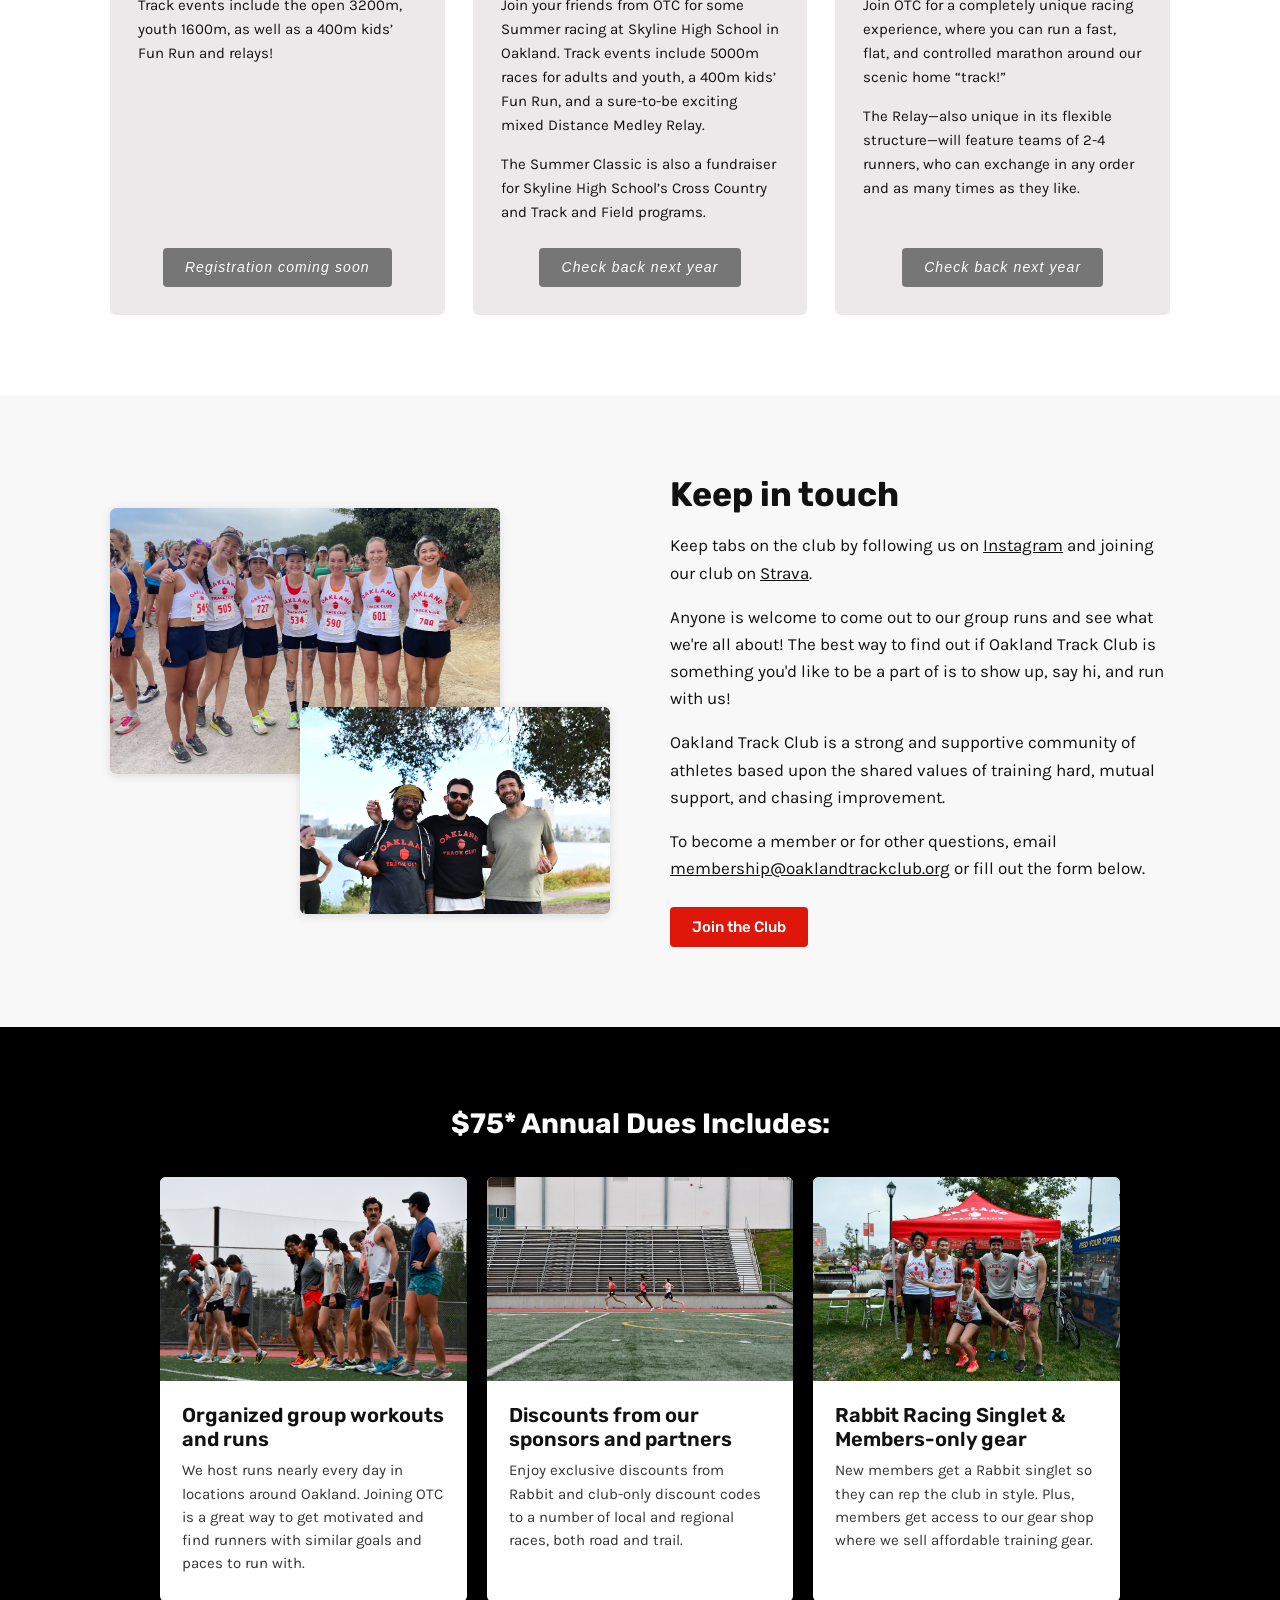
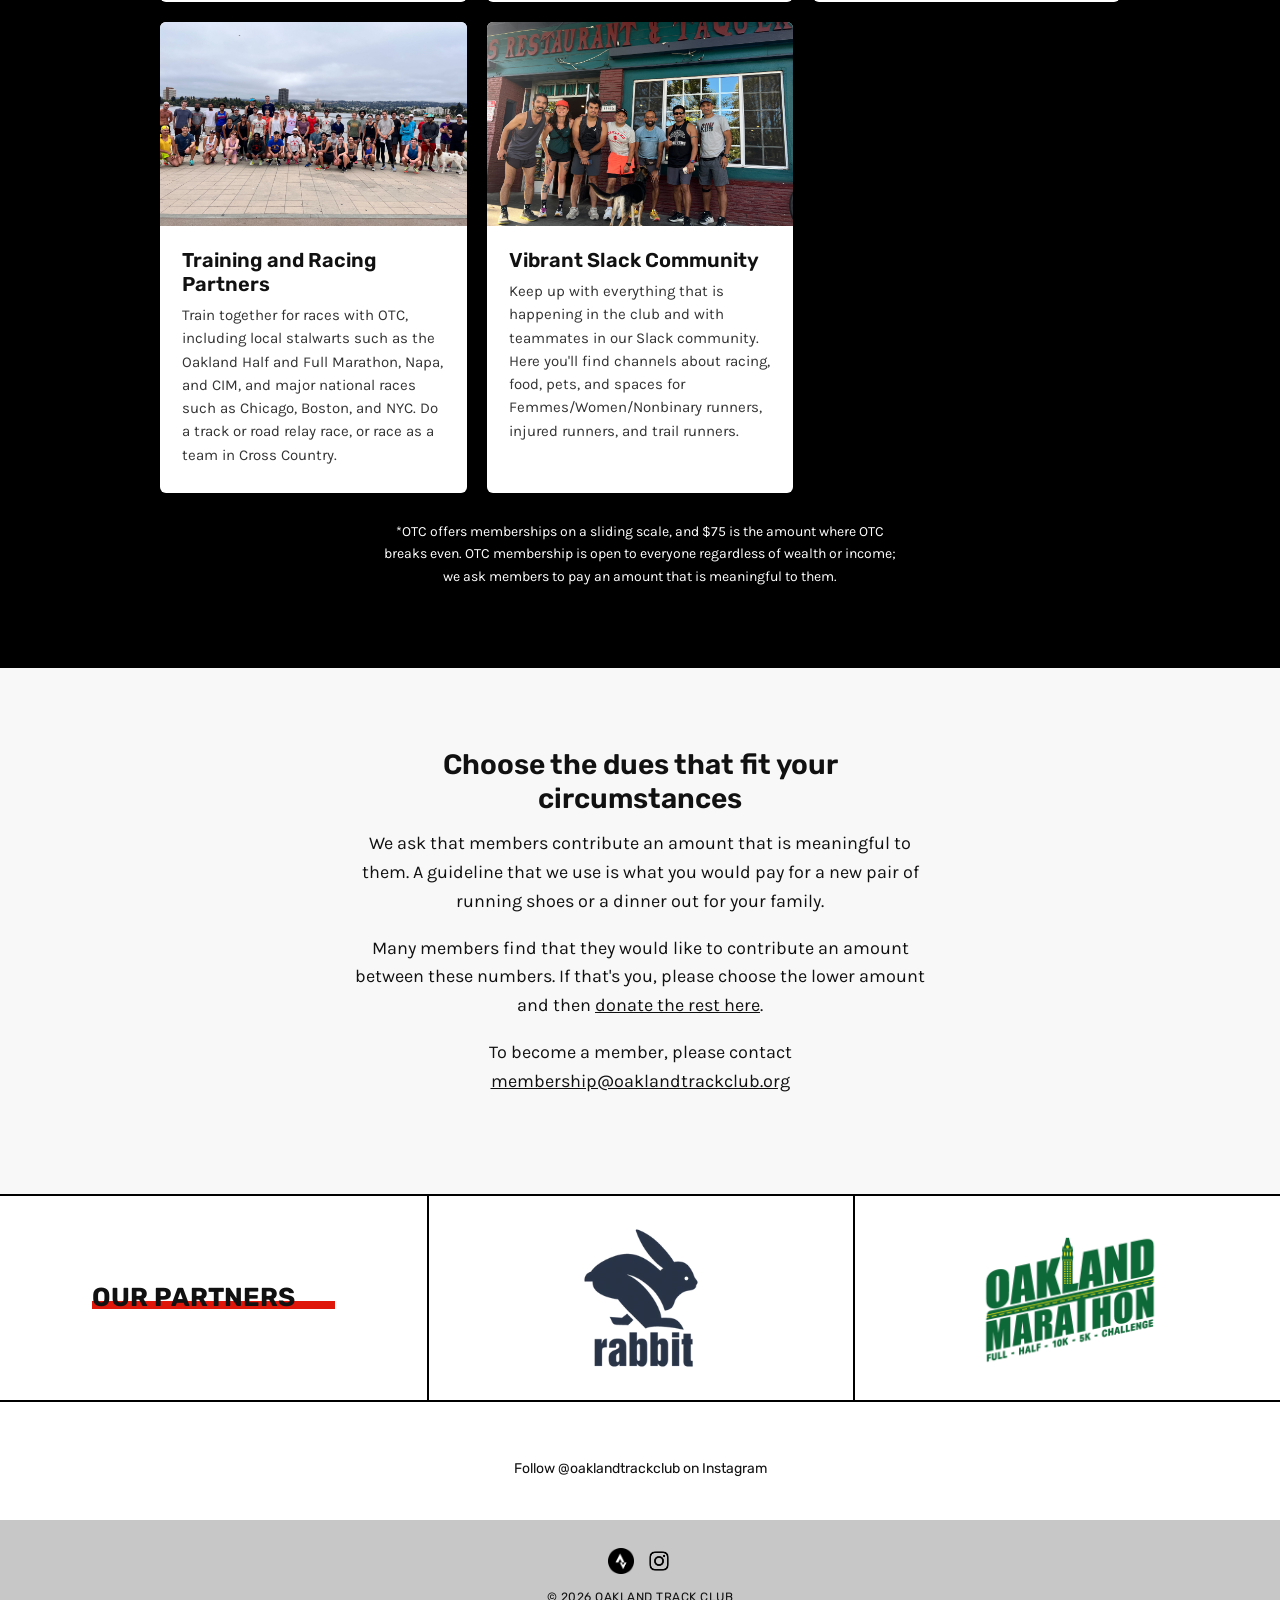
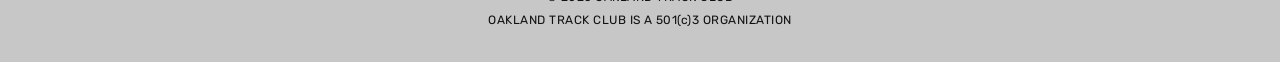
==== commit 9c455d10: "Consolidate site into a single mobile-friendly page Merge about, weekly runs, events and membership " ====
--- a/about/index.html
+++ b/about/index.html
@@ -3,107 +3,13 @@
 <head>
   <meta charset="utf-8">
   <meta name="viewport" content="width=device-width, initial-scale=1">
-  <title>About | Oakland Track Club</title>
-  <meta name="description" content="An introduction to the Oakland Track Club">
-  <link rel="canonical" href="https://www.oaklandtrackclub.org/about/">
-  <meta property="og:type" content="website">
-  <meta property="og:site_name" content="Oakland Track Club">
-  <meta property="og:title" content="About | Oakland Track Club">
-  <meta property="og:description" content="An introduction to the Oakland Track Club">
-  <meta property="og:url" content="https://www.oaklandtrackclub.org/about/">
-  <meta property="og:image" content="https://www.oaklandtrackclub.org/images/about-hero.jpg">
-  <meta name="twitter:card" content="summary_large_image">
-  <link rel="icon" type="image/png" href="../images/favicon.png">
-  <link rel="preconnect" href="https://fonts.googleapis.com">
-  <link rel="preconnect" href="https://fonts.gstatic.com" crossorigin>
-  <link href="https://fonts.googleapis.com/css2?family=Karla:wght@400;500;700&family=Rubik:wght@400;500;600;700;900&display=swap" rel="stylesheet">
-  <link rel="stylesheet" href="../css/style.css">
+  <title>Oakland Track Club</title>
+  <meta name="robots" content="noindex">
+  <link rel="canonical" href="https://www.oaklandtrackclub.org/">
+  <meta http-equiv="refresh" content="0; url=/#about">
+  <script>location.replace("/#about");</script>
 </head>
 <body>
-  <a class="skip-link" href="#main">Skip to main content</a>
-
-  <header class="site-header">
-    <div class="container site-header__inner">
-      <a class="site-logo" href="../" aria-label="Oakland Track Club home">
-        <img src="../images/logo.png" alt="Oakland Track Club" width="1568" height="97">
-      </a>
-      <button class="nav-toggle" type="button" aria-controls="site-nav" aria-expanded="false" aria-label="Open navigation menu">
-        <span class="nav-toggle__line"></span>
-        <span class="nav-toggle__line"></span>
-        <span class="nav-toggle__line"></span>  
-      </button>
-      <nav class="site-nav" id="site-nav" aria-label="Main">
-      <ul>
-        <li class="nav-home"><a href="../">Home</a></li>
-        <li><a href="../about/" aria-current="page">Our story</a></li>
-        <li><a href="../weekly-runs/">Weekly Runs</a></li>
-        <li><a href="../otc-events/">Events</a></li>
-        <li><a href="../membership/">Contact and Membership</a></li>
-      </ul>
-      </nav>
-    </div>
-  </header>
-
-  <main id="main">
-    <section class="hero">
-      <img src="../images/about-hero.jpg" alt="Oakland Track Club members in team shirts posing in the bleachers">
-      <h1 class="hero__title">We love to run.<br>Together.</h1>
-    </section>
-
-    <section class="section">
-      <div class="container two-col">
-        <div class="collage">
-          <img class="collage__a" src="../images/about-pacers.jpg" alt="Oakland Track Club pacers at Oakland Running Festival" loading="lazy">
-          <img class="collage__b" src="../images/about-drills.jpg" alt="Oakland Track Club workout drills at Piedmont High" loading="lazy" style="filter: grayscale(1);">
-        </div>
-        <div class="small">
-          <h2 style="font-size: 30px;">Our Story</h2>
-          <p>Oakland Track Club is a social and competitive running club established in 2017. Our athletes compete in variety of events and distances, ranging from road racing and track, to cross country and trail ultras.</p>
-          <p>Our members span in ability from people beginning their love affair with running to seasoned veterans; we encourage everyone to come out and join us. Racing is not required.</p>
-          <p>We believe that the joy of running and racing should be accessible and welcoming to all.</p>
-        </div>
-      </div>
-    </section>
-
-    <section class="section section--black">
-      <div class="container two-col">
-        <div class="small" style="max-width: 400px; margin: 0 auto;">
-          <h2 class="text-center" style="font-size: 28px; font-weight: 500;">Run with us</h2>
-          <p>Oakland Track Club hosts regular runs in Oakland and longer runs around the East Bay and beyond, plus two annual track races: the Summer Classic and the Winter Classic, and one marathon/relay: the Lake Merrithon.<br>
-          Many of our members race in local, state, national, and international races, so you'll always find encouraging training partners.</p>
-        </div>
-        <img src="../images/about-half-marathon.jpg" alt="Oakland Track Club racing at Oakland Half Marathon" loading="lazy">
-      </div>
-    </section>
-
-    <section class="section section--light section--tight cta-band">
-      <div class="container">
-        <h2>Find all of our runs on Strava</h2>
-        <a class="btn" href="https://www.strava.com/clubs/oakland-track-club-326878" target="_blank" rel="noopener">Our Strava</a>
-      </div>
-    </section>
-  </main>
-
-  <footer class="site-footer">
-    <!-- Instagram feed: posts load from the feed URL set at the top of js/main.js -->
-    <section class="ig-feed" aria-label="Latest from Instagram" hidden>
-      <div class="ig-feed__track"></div>
-      <button type="button" class="ig-feed__arrow ig-feed__arrow--prev" aria-label="Previous posts">&#8249;</button>
-      <button type="button" class="ig-feed__arrow ig-feed__arrow--next" aria-label="Next posts">&#8250;</button>
-      <p class="ig-feed__follow"><a href="https://www.instagram.com/oaklandtrackclub" target="_blank" rel="noopener">Follow @oaklandtrackclub on Instagram</a></p>
-    </section>
-
-    <div class="site-footer__bar">
-      <div class="social">
-        <a href="https://www.strava.com/clubs/oakland-track-club-326878" target="_blank" rel="noopener"><img src="../images/icon-strava.png" alt="Oakland Track Club on Strava"></a>
-        <a href="https://www.instagram.com/oaklandtrackclub" target="_blank" rel="noopener"><img src="../images/icon-instagram.png" alt="Oakland Track Club on Instagram"></a>
-      </div>
-      <p>&copy; <span class="js-year">2026</span> OAKLAND TRACK CLUB</p>
-      <p>OAKLAND TRACK CLUB IS A 501(c)3 ORGANIZATION</p>
-    </div>
-  </footer>
-
-  <script src="../js/main.js"></script>
-  <script>document.querySelectorAll(".js-year").forEach(function (el) { el.textContent = new Date().getFullYear(); });</script>
+  <p>This page has moved. <a href="/#about">Continue to Oakland Track Club</a>.</p>
 </body>
 </html>
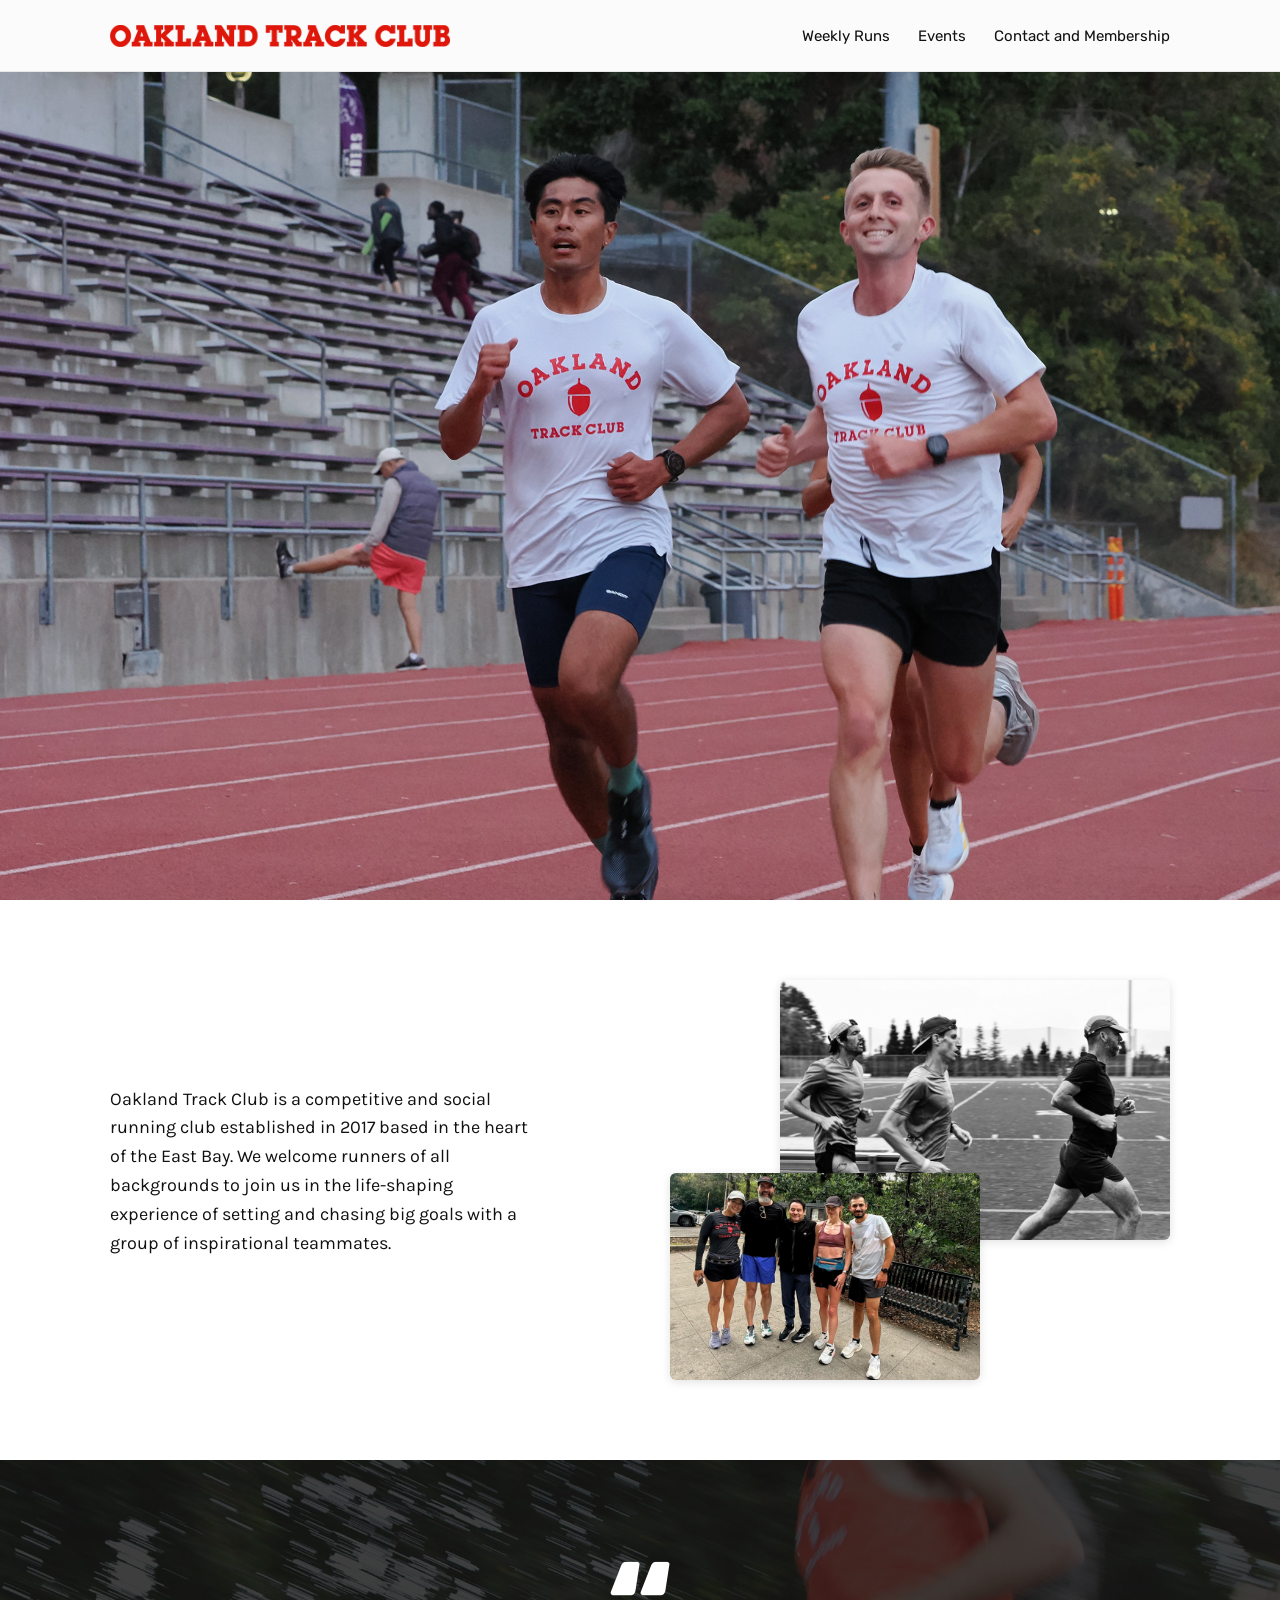
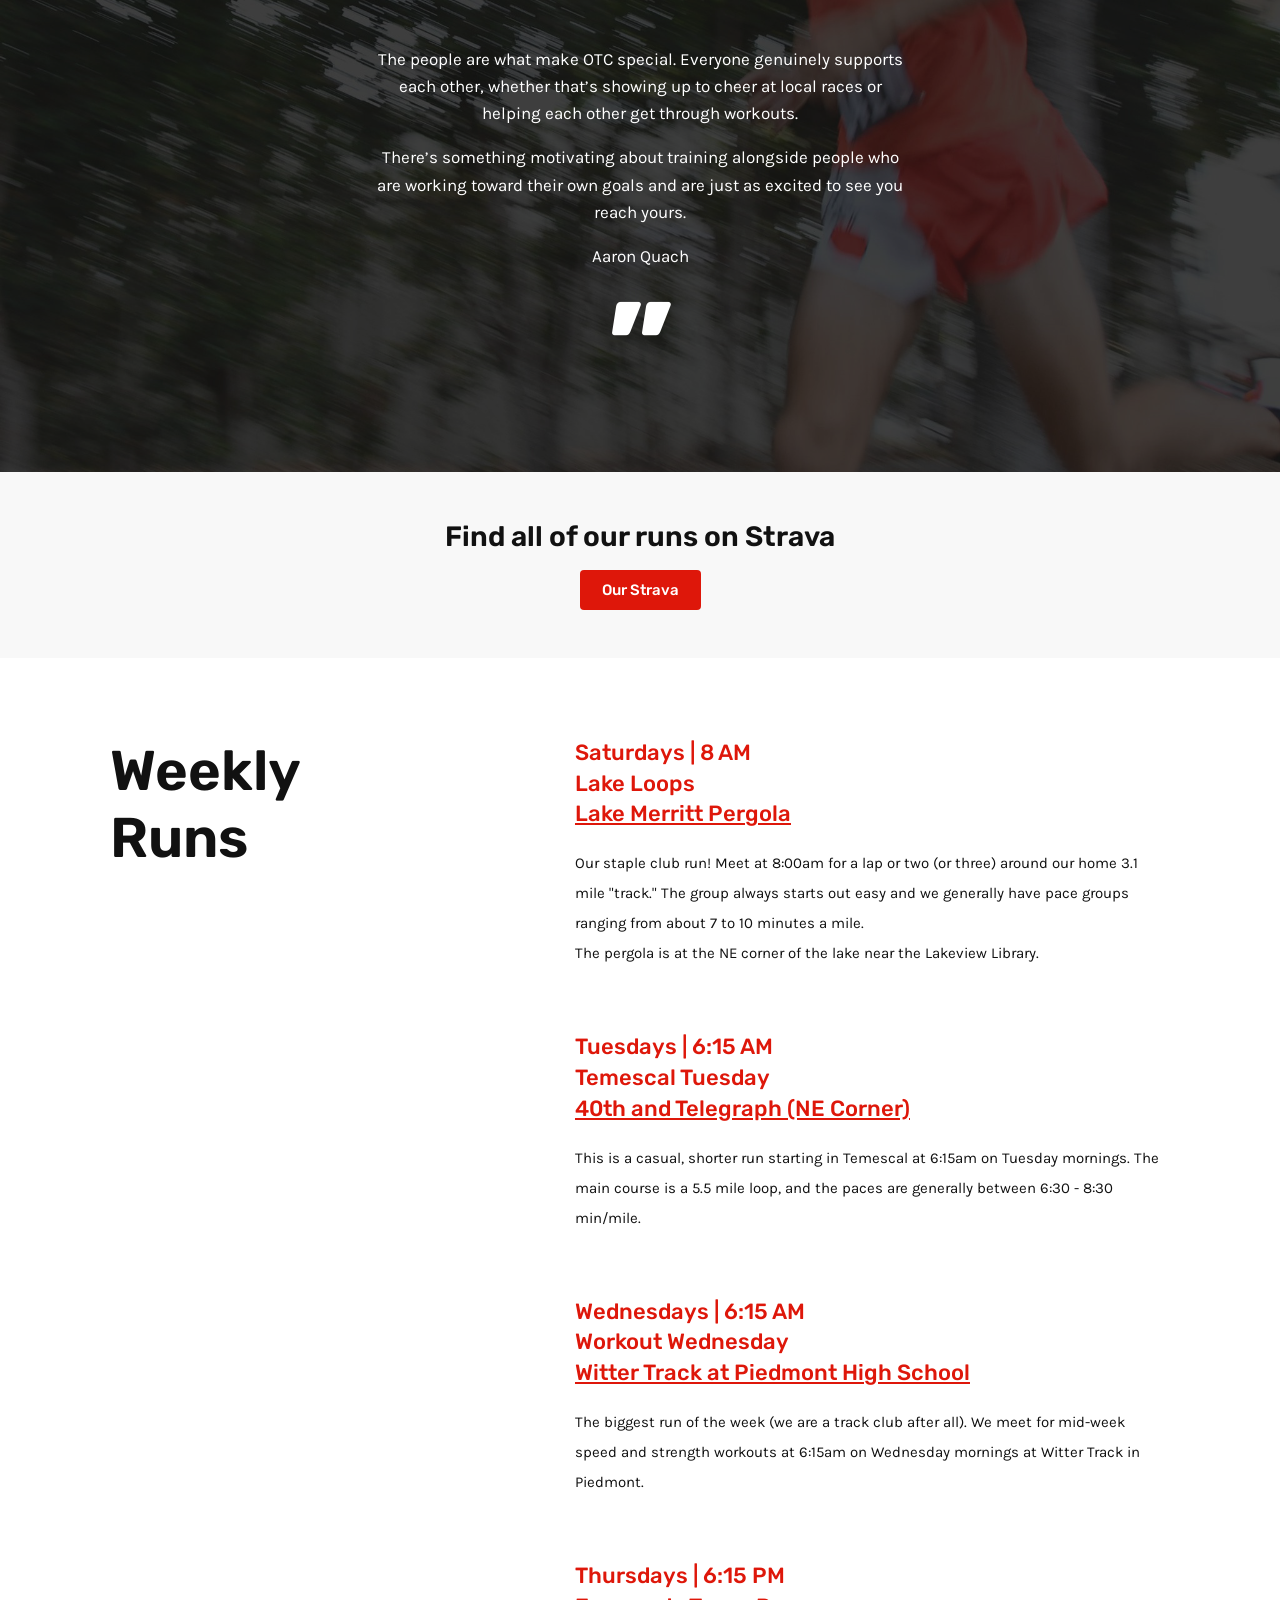
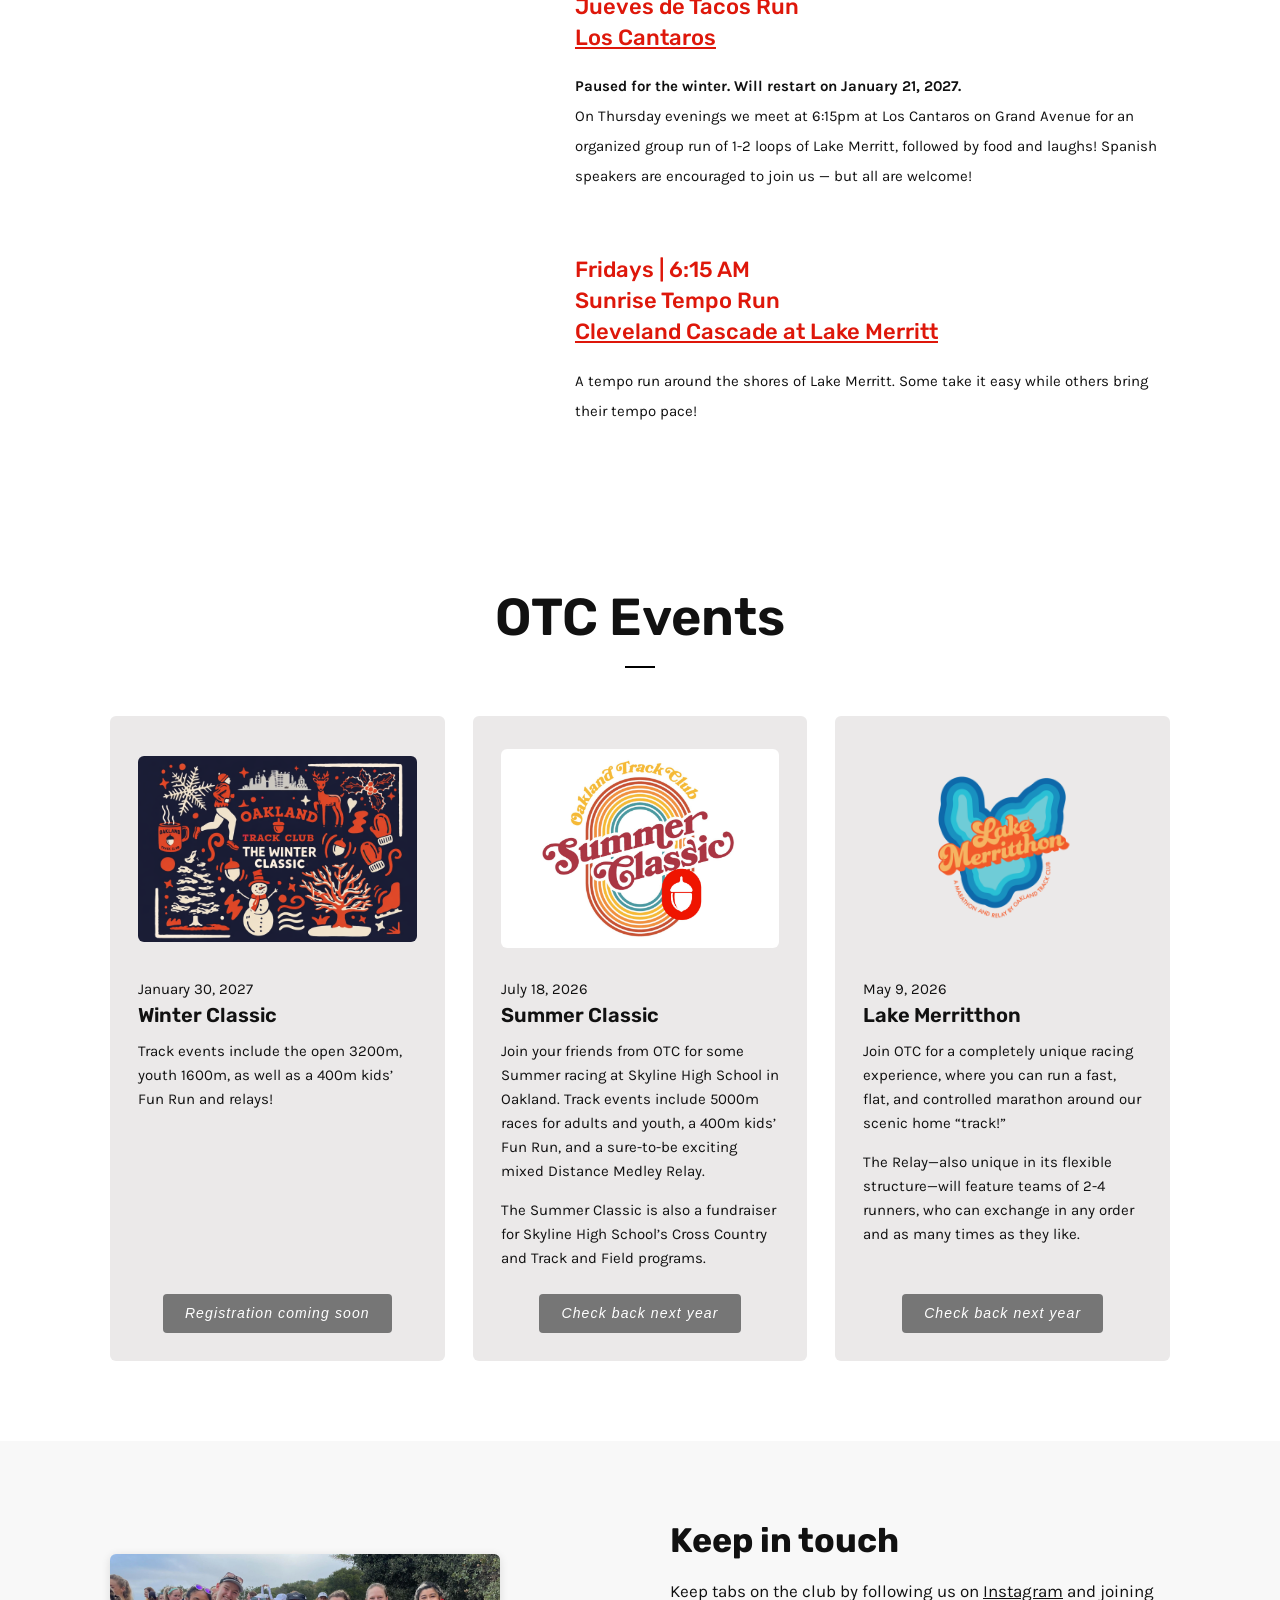
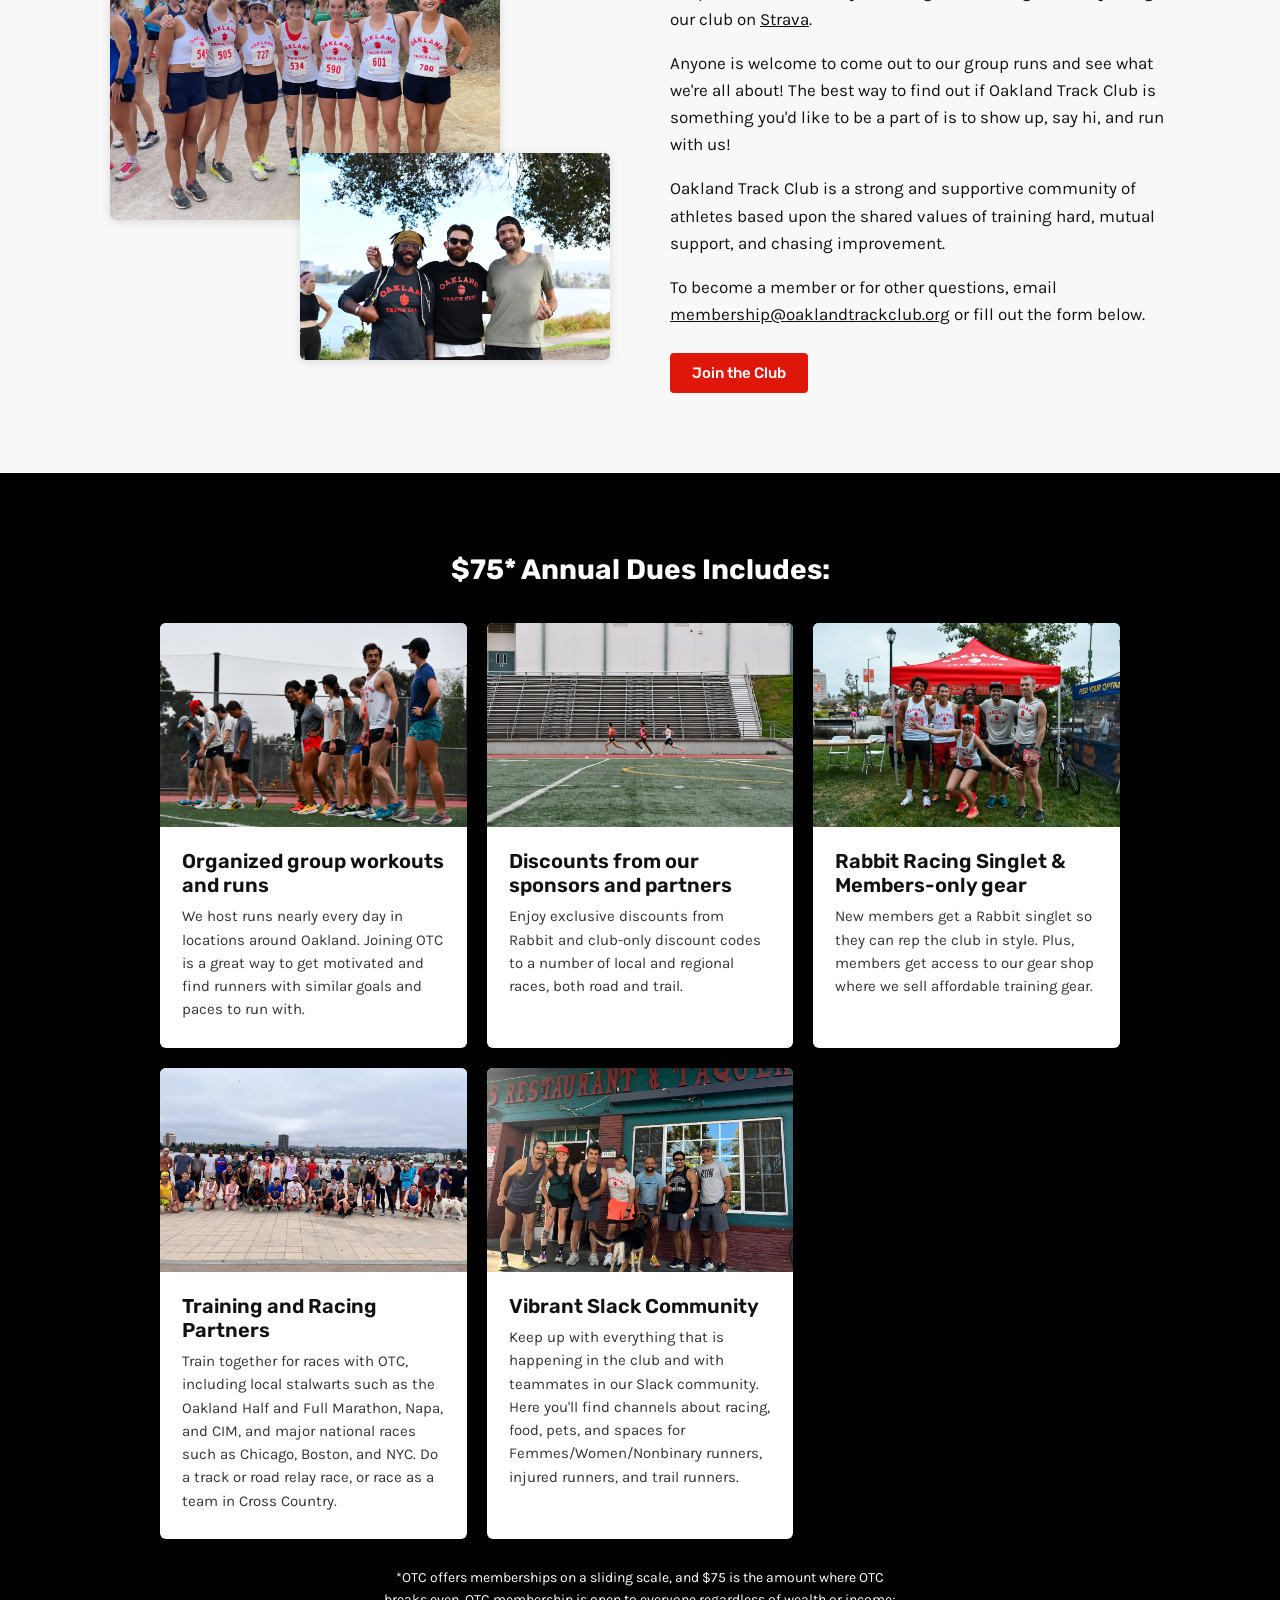
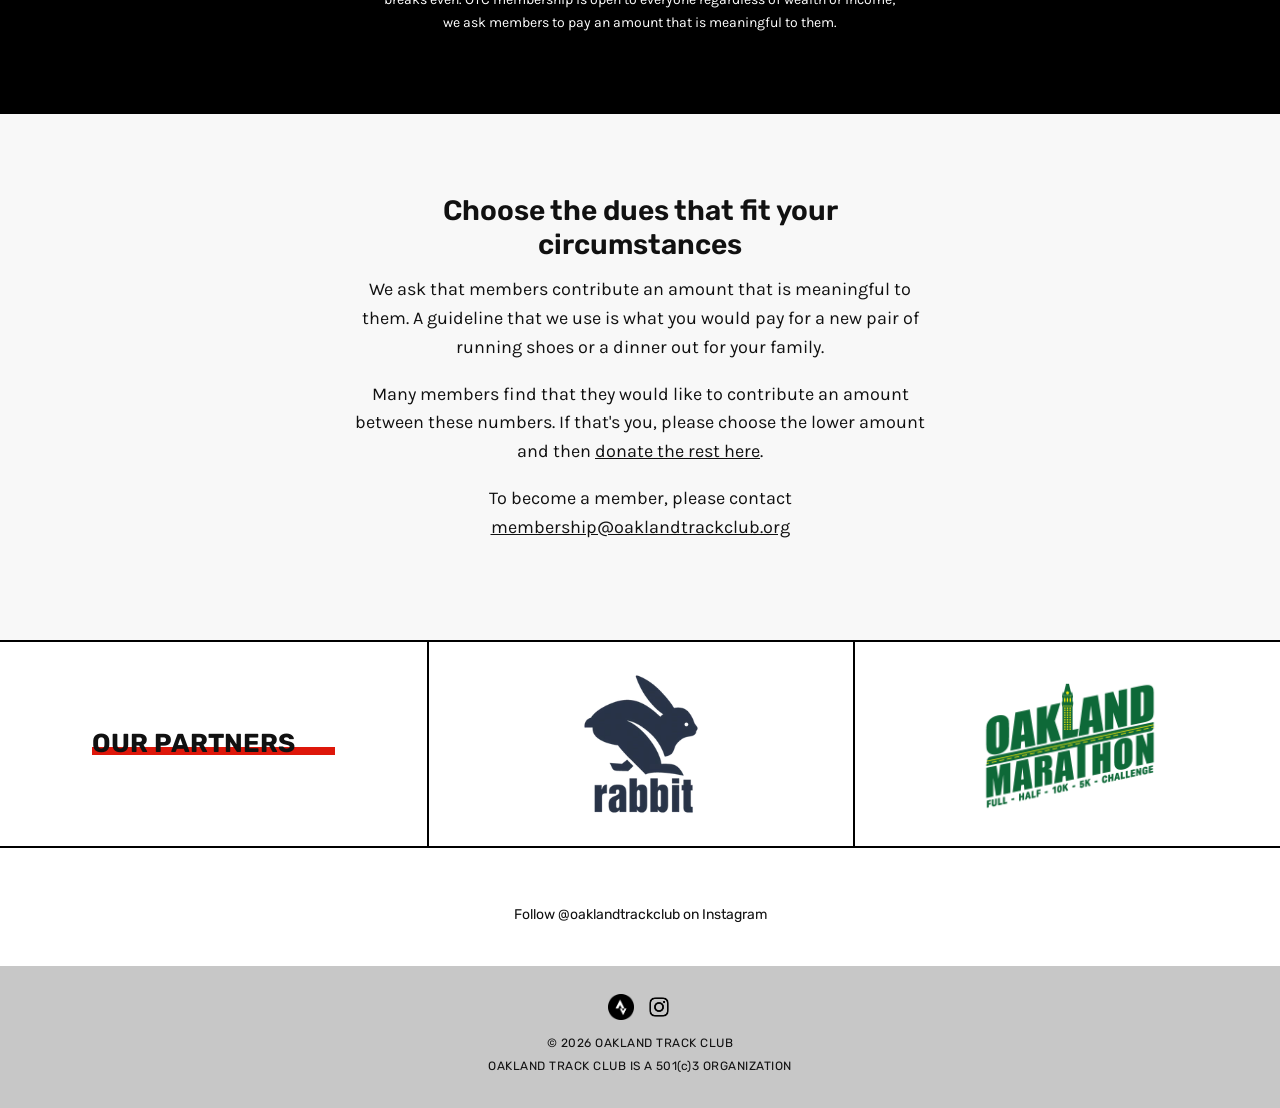
==== commit ebb3a6f9: "Remove Join us, About hero, Our Story and Run with us sections Co-authored-by: Copilot <223556219+Co" ====
--- a/about/index.html
+++ b/about/index.html
@@ -6,10 +6,10 @@
   <title>Oakland Track Club</title>
   <meta name="robots" content="noindex">
   <link rel="canonical" href="https://www.oaklandtrackclub.org/">
-  <meta http-equiv="refresh" content="0; url=/#about">
-  <script>location.replace("/#about");</script>
+  <meta http-equiv="refresh" content="0; url=/">
+  <script>location.replace("/");</script>
 </head>
 <body>
-  <p>This page has moved. <a href="/#about">Continue to Oakland Track Club</a>.</p>
+  <p>This page has moved. <a href="/">Continue to Oakland Track Club</a>.</p>
 </body>
 </html>
